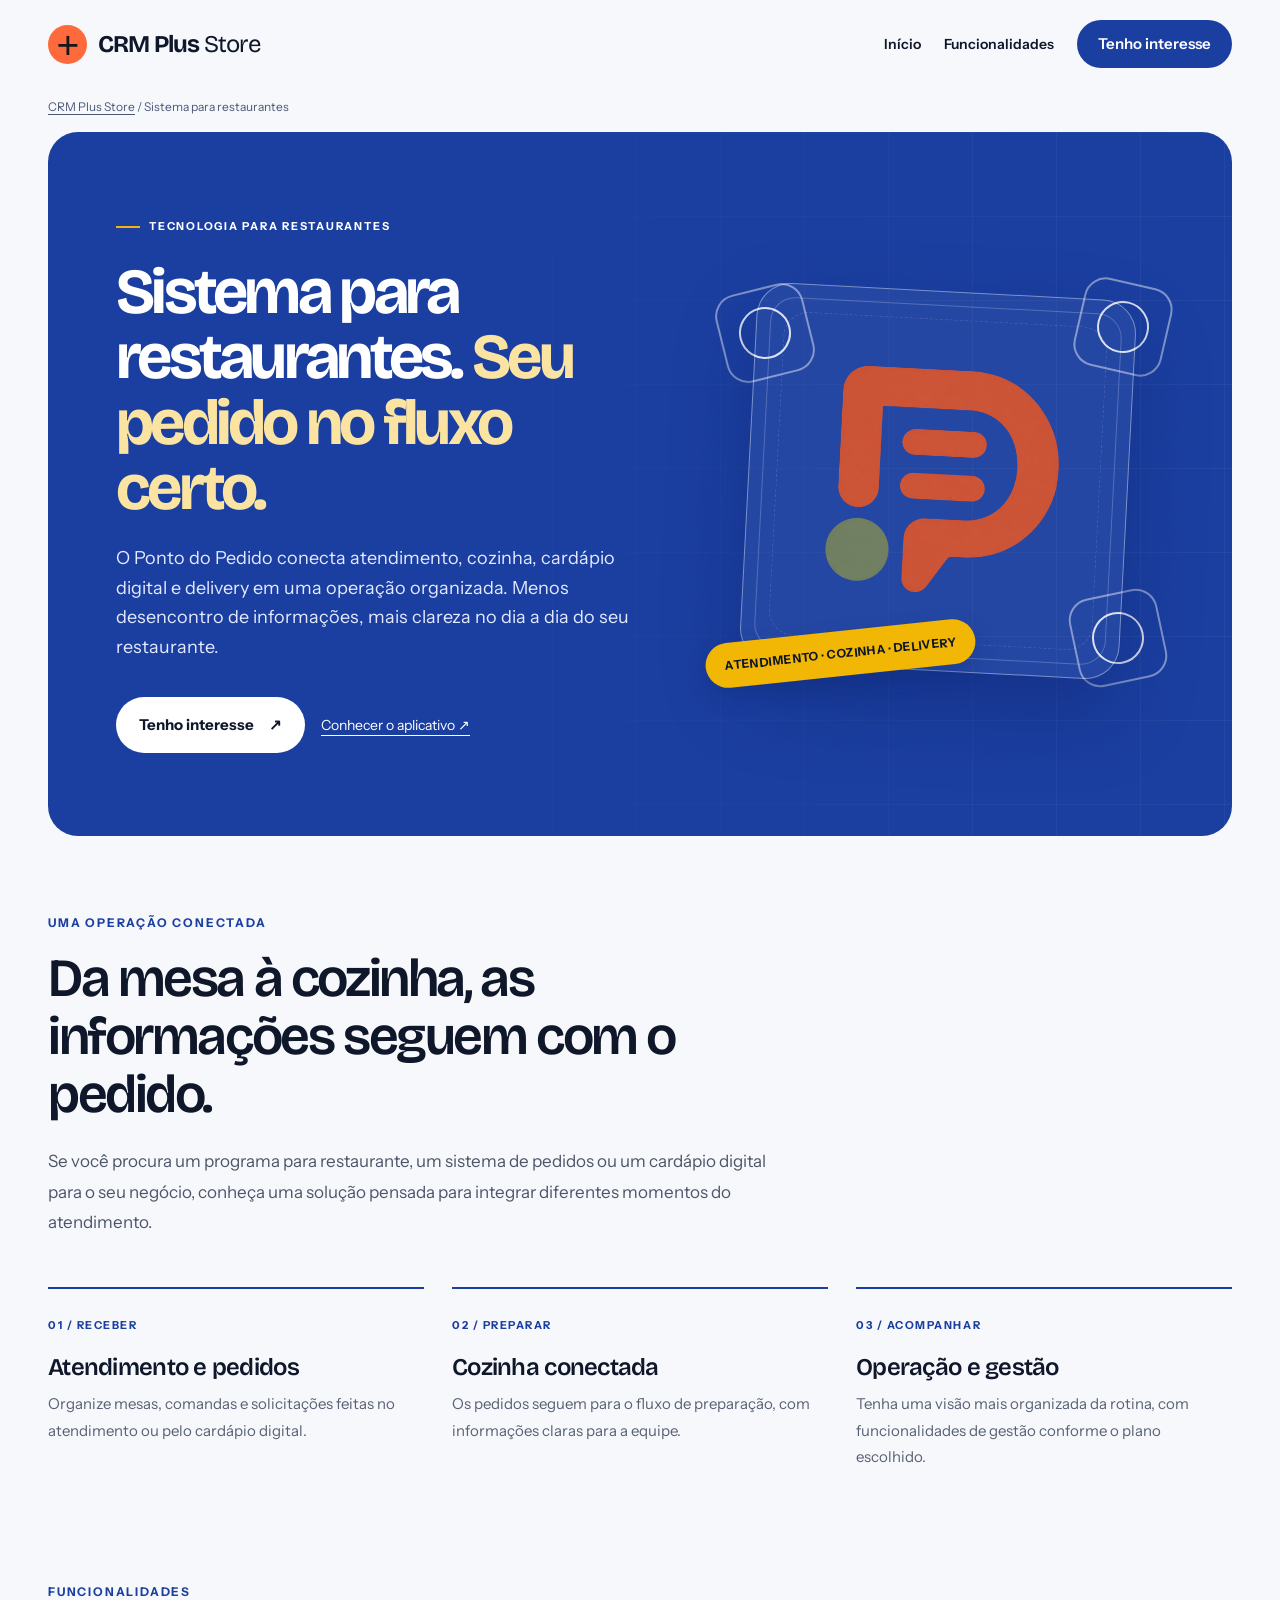
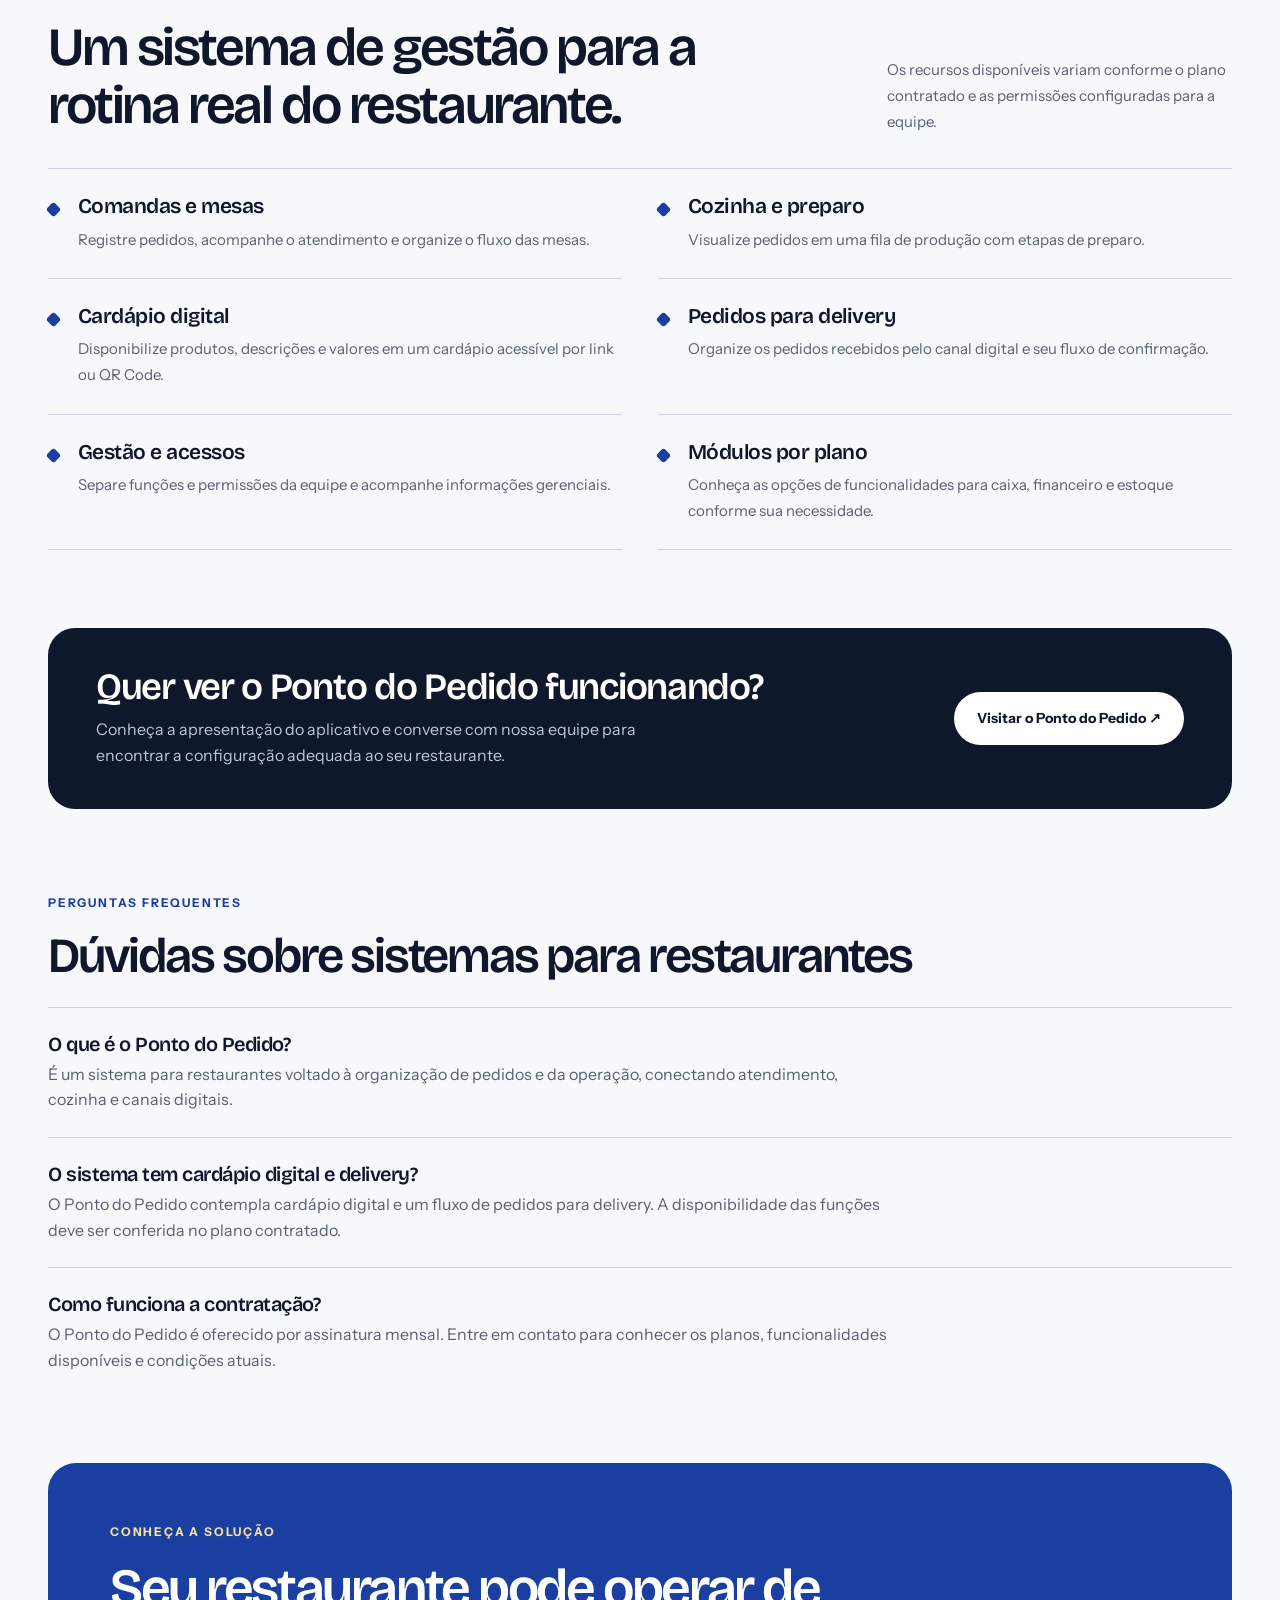
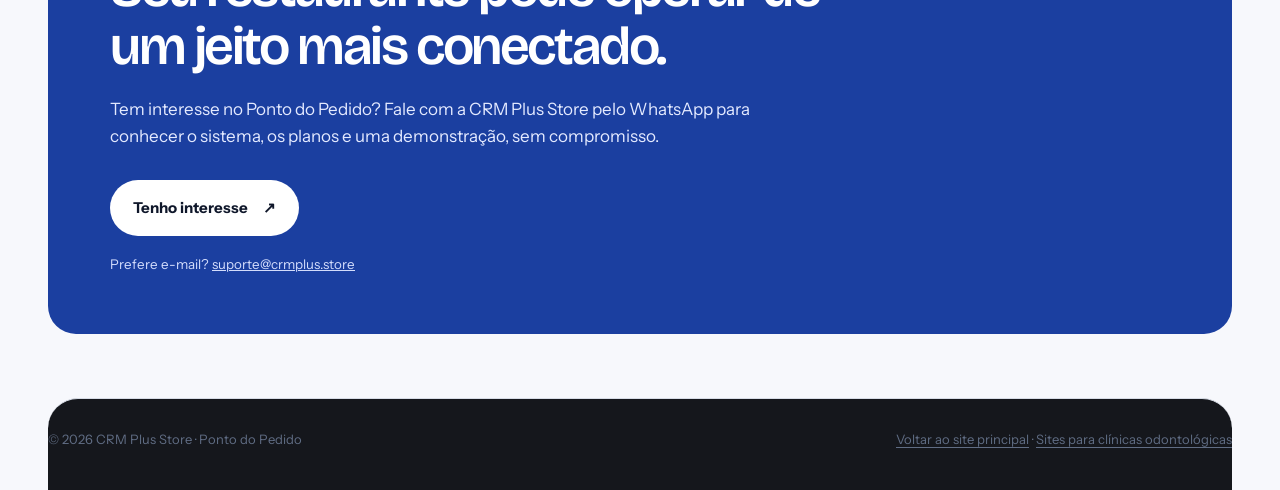
==== sistema-para-restaurantes.html @ 3f82d889 "Cria landing SEO do Ponto do Pedido para sistemas de restaurantes" ====
<!doctype html>
<html lang="pt-BR">
<head>
<meta charset="utf-8">
<meta name="viewport" content="width=device-width,initial-scale=1">
<title>Sistema para Restaurantes | Ponto do Pedido – CRM Plus Store</title>
<meta name="description" content="Procurando um sistema para restaurantes? Conheça o Ponto do Pedido: pedidos, atendimento, cozinha, cardápio digital, delivery e gestão em uma solução por assinatura.">
<meta name="robots" content="index,follow,max-image-preview:large">
<meta name="theme-color" content="#1B3FA0">
<link rel="canonical" href="https://crmplus.store/sistema-para-restaurantes">
<meta property="og:type" content="website">
<meta property="og:locale" content="pt_BR">
<meta property="og:site_name" content="CRM Plus Store">
<meta property="og:title" content="Sistema para Restaurantes | Ponto do Pedido">
<meta property="og:description" content="Atendimento, pedidos, cozinha, cardápio digital e delivery em uma operação conectada. Conheça o Ponto do Pedido.">
<meta property="og:url" content="https://crmplus.store/sistema-para-restaurantes">
<meta property="og:image" content="https://crmplus.store/assets/ponto-do-pedido.png">
<meta name="twitter:card" content="summary_large_image">
<link rel="icon" href="/assets/favicon.svg" type="image/svg+xml">
<link rel="stylesheet" href="/styles.css">
<style>
/* Página comercial própria do Ponto do Pedido: identidade em azulejaria cobalto. */
.pd-page{--pd-blue:#1B3FA0;--pd-night:#0F172A;--pd-soft:#DCE6FF;--pd-gold:#F2B705;background:#f7f8fc;color:var(--pd-night)}
.pd-page .header{min-height:88px}
.pd-page .pd-nav{display:flex;gap:23px;align-items:center}
.pd-page .pd-nav a:not(.button){font-size:14px;font-weight:600}
.pd-page .pd-nav a:not(.button):hover{color:var(--pd-blue)}
.pd-page .pd-nav .button{background:var(--pd-blue)}
.pd-breadcrumb{font-size:12px;color:#4c5877;padding:9px 0 16px}
.pd-breadcrumb a{text-decoration:underline;text-underline-offset:3px}
.pd-hero{position:relative;isolation:isolate;overflow:hidden;background:var(--pd-blue);border-radius:30px;color:#fff}
.pd-hero::before{content:"";position:absolute;inset:0;z-index:-1;opacity:.36;background-image:linear-gradient(#ffffff21 1px,transparent 1px),linear-gradient(90deg,#ffffff21 1px,transparent 1px);background-size:84px 84px;mask-image:linear-gradient(90deg,transparent 25%,#000 100%)}
.pd-hero-inner{display:grid;grid-template-columns:1.1fr .9fr;align-items:center;gap:45px;padding:78px 68px 83px}
.pd-eyebrow{display:inline-flex;align-items:center;gap:9px;text-transform:uppercase;letter-spacing:.16em;font-size:11px;font-weight:700;margin:0 0 23px}
.pd-eyebrow::before{content:"";width:24px;height:2px;background:var(--pd-gold)}
.pd-hero h1{font-size:clamp(41px,5vw,74px);font-weight:700;line-height:1.02;max-width:690px;letter-spacing:-.058em}
.pd-hero h1 em{color:#fbe3a2;font-style:normal}
.pd-hero p{font-size:18px;line-height:1.65;margin:24px 0 0;max-width:550px;color:#e4eaff}
.pd-actions{display:flex;gap:12px;align-items:center;flex-wrap:wrap;margin-top:34px}
.pd-actions .pd-cta,.pd-end .pd-cta{display:inline-flex;align-items:center;justify-content:center;gap:15px;padding:16px 23px;border-radius:50px;font-weight:700;font-size:15px;background:#fff;color:var(--pd-night);transition:transform .2s}
.pd-actions .pd-cta:hover,.pd-end .pd-cta:hover{transform:translateY(-3px)}
.pd-actions .pd-link{padding:13px 4px;font-size:14px;color:#fff;text-decoration:underline;text-underline-offset:5px}
.pd-visual{position:relative;min-height:405px;display:grid;place-items:center}
.pd-logo-frame{position:relative;z-index:1;width:min(100%,380px);aspect-ratio:1;border:1px solid #ffffff66;border-radius:34px;padding:24px;background:#ffffff0b;box-shadow:0 35px 75px #0c216c66;transform:rotate(3deg)}
.pd-logo-frame::before,.pd-logo-frame::after{content:"";position:absolute;inset:13px;border:1px solid #ffffff38;border-radius:25px;pointer-events:none}
.pd-logo-frame::after{inset:27px;border-style:dashed;border-color:#ffffff20}
.pd-logo-frame img{width:100%;height:100%;object-fit:contain;display:block;border-radius:18px}
.pd-stamp{position:absolute;z-index:2;bottom:8px;left:-8px;background:var(--pd-gold);color:var(--pd-night);border-radius:100px;font-size:12px;font-weight:800;letter-spacing:.04em;padding:13px 19px;transform:rotate(-6deg);box-shadow:0 9px 20px #10287244}
.pd-tile{width:90px;height:90px;position:absolute;border-radius:22px;border:2px solid #ffffff88;display:grid;place-items:center;opacity:.84}
.pd-tile::before{content:"";height:48px;width:48px;border:2px solid white;border-radius:50%}
.pd-tile.a{right:-4px;top:3px;transform:rotate(13deg)}
.pd-tile.b{left:7px;top:9px;transform:rotate(-14deg)}
.pd-tile.c{right:1px;bottom:1px;transform:rotate(-12deg)}
.pd-intro{padding:77px 0 34px}
.pd-kicker{text-transform:uppercase;letter-spacing:.15em;font-size:12px;font-weight:700;color:var(--pd-blue);margin-bottom:18px}
.pd-intro h2,.pd-features h2,.pd-end h2{font-size:clamp(34px,4.2vw,58px);line-height:1.08;letter-spacing:-.045em;max-width:760px}
.pd-intro>p{max-width:750px;margin:22px 0 0;font-size:17px;line-height:1.8;color:#4d5669}
.pd-steps{display:grid;grid-template-columns:repeat(3,minmax(0,1fr));gap:28px;margin-top:49px}
.pd-steps article{border-top:2px solid var(--pd-blue);padding-top:22px}
.pd-steps strong{font-size:11px;letter-spacing:.14em;color:var(--pd-blue)}
.pd-steps h3{margin:16px 0 10px;font-size:24px;letter-spacing:-.03em}
.pd-steps p,.pd-features p{color:#586173;line-height:1.75;font-size:15px}
.pd-features{padding:78px 0}
.pd-features-head{display:flex;justify-content:space-between;align-items:end;gap:34px;margin-bottom:33px}
.pd-features-head p{max-width:345px}
.pd-feature-list{display:grid;grid-template-columns:repeat(2,minmax(0,1fr));gap:0 36px;border-top:1px solid #c9d1e3}
.pd-feature{padding:25px 0;border-bottom:1px solid #c9d1e3;display:flex;gap:19px;align-items:start}
.pd-feature .pd-dot{flex:none;width:11px;height:11px;border-radius:3px;background:var(--pd-blue);margin-top:10px;transform:rotate(45deg)}
.pd-feature h3{font-size:21px;margin:0 0 7px}
.pd-feature p{margin:0}
.pd-demo{background:var(--pd-night);color:#fff;border-radius:27px;padding:40px 48px;display:flex;gap:36px;justify-content:space-between;align-items:center}
.pd-demo h2{font-size:clamp(25px,3.2vw,37px);margin-bottom:10px;letter-spacing:-.035em}
.pd-demo p{color:#bec8db;max-width:610px}
.pd-demo a{flex:none;display:inline-flex;gap:13px;align-items:center;background:#fff;color:var(--pd-night);border-radius:50px;padding:15px 23px;font-size:14px;font-weight:700}
.pd-faq{padding:84px 0 66px}
.pd-faq h2{font-size:clamp(31px,4vw,49px);margin-bottom:25px}
.pd-qa{border-top:1px solid #c9d1e3;padding:24px 0}
.pd-qa h3{font-size:20px;margin-bottom:6px}
.pd-qa p{font-size:16px;max-width:850px;color:#566072}
.pd-end{background:var(--pd-blue);color:#fff;border-radius:28px;padding:59px 62px;margin-bottom:64px}
.pd-end h2{max-width:730px}
.pd-end p{color:#e4eaff;font-size:17px;max-width:650px;margin:20px 0 30px}
.pd-end small{display:block;margin-top:18px;color:#d4ddfc}
.pd-footer{border-top:1px solid #d7dce6;padding:30px 0 40px;display:flex;justify-content:space-between;gap:22px;color:#606d84;font-size:13px}
.pd-footer a{text-decoration:underline;text-underline-offset:3px}
@media(max-width:900px){.pd-hero-inner{grid-template-columns:1fr;padding:54px 38px 60px;gap:28px}.pd-visual{min-height:310px}.pd-logo-frame{width:min(78%,280px)}.pd-features-head{display:block}.pd-features-head p{margin-top:18px;max-width:700px}}
@media(max-width:650px){.pd-page .wrap{width:min(100% - 34px,1240px)}.pd-page .header{min-height:75px}.pd-page .brand{font-size:21px}.pd-page .pd-nav a:not(.button){display:none}.pd-page .pd-nav .button{padding:10px 15px;font-size:12px}.pd-breadcrumb{padding:5px 0 13px}.pd-hero{border-radius:23px}.pd-hero-inner{padding:40px 23px 36px;gap:22px}.pd-hero h1{font-size:clamp(37px,10vw,54px)}.pd-hero p{font-size:16px;margin-top:18px}.pd-actions{margin-top:24px}.pd-actions .pd-cta{width:100%}.pd-visual{min-height:248px}.pd-logo-frame{width:220px;padding:18px;border-radius:22px}.pd-stamp{font-size:10px;padding:9px 13px;left:4px}.pd-tile{width:64px;height:64px;border-radius:14px}.pd-tile::before{width:33px;height:33px}.pd-intro{padding:52px 0 24px}.pd-steps{grid-template-columns:1fr;gap:28px;margin-top:34px}.pd-features{padding:45px 0}.pd-feature-list{grid-template-columns:1fr}.pd-feature h3{font-size:20px}.pd-demo{padding:29px 23px;display:block}.pd-demo a{margin-top:20px;justify-content:center}.pd-faq{padding:58px 0 45px}.pd-end{padding:35px 24px 38px;margin-bottom:32px}.pd-footer{display:block;padding:24px 0 35px}.pd-footer p+p{margin-top:12px}}
@media(prefers-reduced-motion:reduce){.pd-actions .pd-cta,.pd-end .pd-cta{transition:none}}
</style>
<script type="application/ld+json">{"@context":"https://schema.org","@graph":[{"@type":"Organization","@id":"https://crmplus.store/#organization","name":"CRM Plus Store","url":"https://crmplus.store/","email":"suporte@crmplus.store"},{"@type":"SoftwareApplication","@id":"https://crmplus.store/sistema-para-restaurantes#software","name":"Ponto do Pedido","applicationCategory":"BusinessApplication","operatingSystem":"Web","description":"Sistema para restaurantes com atendimento, pedidos, cozinha, cardápio digital, delivery e gestão, com recursos conforme o plano contratado.","url":"https://crmplus.store/sistema-para-restaurantes","image":"https://crmplus.store/assets/ponto-do-pedido.png","publisher":{"@id":"https://crmplus.store/#organization"}},{"@type":"WebPage","@id":"https://crmplus.store/sistema-para-restaurantes#webpage","url":"https://crmplus.store/sistema-para-restaurantes","name":"Sistema para Restaurantes | Ponto do Pedido","inLanguage":"pt-BR","description":"Conheça o Ponto do Pedido, sistema para restaurantes por assinatura com pedidos, cozinha, cardápio digital, delivery e gestão.","mainEntity":{"@id":"https://crmplus.store/sistema-para-restaurantes#software"}},{"@type":"BreadcrumbList","itemListElement":[{"@type":"ListItem","position":1,"name":"CRM Plus Store","item":"https://crmplus.store/"},{"@type":"ListItem","position":2,"name":"Sistema para restaurantes","item":"https://crmplus.store/sistema-para-restaurantes"}]}]}</script>
<script>window.va=window.va||function(){(window.vaq=window.vaq||[]).push(arguments)};</script>
<script defer src="/_vercel/insights/script.js"></script>
</head>
<body class="pd-page">
<header class="header wrap">
<a class="brand" href="/" aria-label="CRM Plus Store — início"><span class="brand-mark" aria-hidden="true">+</span><span>CRM Plus <span class="brand-light">Store</span></span></a>
<nav class="pd-nav" aria-label="Navegação principal"><a href="/">Início</a><a href="#funcionalidades">Funcionalidades</a><a class="button small" href="#contato">Tenho interesse</a></nav>
</header>
<main id="principal">
<div class="wrap pd-breadcrumb"><a href="/">CRM Plus Store</a> / Sistema para restaurantes</div>
<section class="pd-hero wrap" aria-labelledby="pd-title">
<div class="pd-hero-inner">
<div><span class="pd-eyebrow">Tecnologia para restaurantes</span>
<h1 id="pd-title">Sistema para restaurantes. <em>Seu pedido no fluxo certo.</em></h1>
<p>O Ponto do Pedido conecta atendimento, cozinha, cardápio digital e delivery em uma operação organizada. Menos desencontro de informações, mais clareza no dia a dia do seu restaurante.</p>
<div class="pd-actions"><a class="pd-cta" href="https://wa.me/5591920084384?text=Ol%C3%A1!%20Tenho%20interesse%20no%20sistema%20Ponto%20do%20Pedido%20para%20meu%20restaurante.%20Gostaria%20de%20conhecer%20os%20planos." target="_blank" rel="noopener noreferrer">Tenho interesse <span aria-hidden="true">↗</span></a><a class="pd-link" href="https://pontodopedido.vercel.app/" target="_blank" rel="noopener noreferrer">Conhecer o aplicativo ↗</a></div>
</div>
<div class="pd-visual" aria-label="Identidade visual do Ponto do Pedido"><span class="pd-tile a" aria-hidden="true"></span><span class="pd-tile b" aria-hidden="true"></span><span class="pd-tile c" aria-hidden="true"></span><div class="pd-logo-frame"><img src="/assets/ponto-do-pedido.png" width="1280" height="1280" alt="Marca do aplicativo Ponto do Pedido"></div><span class="pd-stamp">ATENDIMENTO · COZINHA · DELIVERY</span></div>
</div></section>
<section class="wrap pd-intro" aria-labelledby="pd-op-title">
<div class="pd-kicker">Uma operação conectada</div><h2 id="pd-op-title">Da mesa à cozinha, as informações seguem com o pedido.</h2>
<p>Se você procura um programa para restaurante, um sistema de pedidos ou um cardápio digital para o seu negócio, conheça uma solução pensada para integrar diferentes momentos do atendimento.</p>
<div class="pd-steps">
<article><strong>01 / RECEBER</strong><h3>Atendimento e pedidos</h3><p>Organize mesas, comandas e solicitações feitas no atendimento ou pelo cardápio digital.</p></article>
<article><strong>02 / PREPARAR</strong><h3>Cozinha conectada</h3><p>Os pedidos seguem para o fluxo de preparação, com informações claras para a equipe.</p></article>
<article><strong>03 / ACOMPANHAR</strong><h3>Operação e gestão</h3><p>Tenha uma visão mais organizada da rotina, com funcionalidades de gestão conforme o plano escolhido.</p></article>
</div></section>
<section class="wrap pd-features" id="funcionalidades" aria-labelledby="pd-features-title">
<div class="pd-features-head"><div><div class="pd-kicker">Funcionalidades</div><h2 id="pd-features-title">Um sistema de gestão para a rotina real do restaurante.</h2></div><p>Os recursos disponíveis variam conforme o plano contratado e as permissões configuradas para a equipe.</p></div>
<div class="pd-feature-list">
<article class="pd-feature"><span class="pd-dot" aria-hidden="true"></span><div><h3>Comandas e mesas</h3><p>Registre pedidos, acompanhe o atendimento e organize o fluxo das mesas.</p></div></article>
<article class="pd-feature"><span class="pd-dot" aria-hidden="true"></span><div><h3>Cozinha e preparo</h3><p>Visualize pedidos em uma fila de produção com etapas de preparo.</p></div></article>
<article class="pd-feature"><span class="pd-dot" aria-hidden="true"></span><div><h3>Cardápio digital</h3><p>Disponibilize produtos, descrições e valores em um cardápio acessível por link ou QR Code.</p></div></article>
<article class="pd-feature"><span class="pd-dot" aria-hidden="true"></span><div><h3>Pedidos para delivery</h3><p>Organize os pedidos recebidos pelo canal digital e seu fluxo de confirmação.</p></div></article>
<article class="pd-feature"><span class="pd-dot" aria-hidden="true"></span><div><h3>Gestão e acessos</h3><p>Separe funções e permissões da equipe e acompanhe informações gerenciais.</p></div></article>
<article class="pd-feature"><span class="pd-dot" aria-hidden="true"></span><div><h3>Módulos por plano</h3><p>Conheça as opções de funcionalidades para caixa, financeiro e estoque conforme sua necessidade.</p></div></article>
</div>
</section>
<section class="wrap" aria-labelledby="pd-demo-title">
<div class="pd-demo"><div><h2 id="pd-demo-title">Quer ver o Ponto do Pedido funcionando?</h2><p>Conheça a apresentação do aplicativo e converse com nossa equipe para encontrar a configuração adequada ao seu restaurante.</p></div><a href="https://pontodopedido.vercel.app/" target="_blank" rel="noopener noreferrer">Visitar o Ponto do Pedido ↗</a></div>
</section>
<section class="wrap pd-faq" aria-labelledby="pd-faq-title">
<div class="pd-kicker">Perguntas frequentes</div><h2 id="pd-faq-title">Dúvidas sobre sistemas para restaurantes</h2>
<div class="pd-qa"><h3>O que é o Ponto do Pedido?</h3><p>É um sistema para restaurantes voltado à organização de pedidos e da operação, conectando atendimento, cozinha e canais digitais.</p></div>
<div class="pd-qa"><h3>O sistema tem cardápio digital e delivery?</h3><p>O Ponto do Pedido contempla cardápio digital e um fluxo de pedidos para delivery. A disponibilidade das funções deve ser conferida no plano contratado.</p></div>
<div class="pd-qa"><h3>Como funciona a contratação?</h3><p>O Ponto do Pedido é oferecido por assinatura mensal. Entre em contato para conhecer os planos, funcionalidades disponíveis e condições atuais.</p></div>
</section>
<section class="wrap pd-end" id="contato" aria-labelledby="pd-contact-title">
<div class="pd-kicker" style="color:#fbe3a2">Conheça a solução</div>
<h2 id="pd-contact-title">Seu restaurante pode operar de um jeito mais conectado.</h2>
<p>Tem interesse no Ponto do Pedido? Fale com a CRM Plus Store pelo WhatsApp para conhecer o sistema, os planos e uma demonstração, sem compromisso.</p>
<a class="pd-cta" href="https://wa.me/5591920084384?text=Ol%C3%A1!%20Tenho%20interesse%20no%20sistema%20Ponto%20do%20Pedido%20para%20meu%20restaurante.%20Gostaria%20de%20conhecer%20os%20planos." target="_blank" rel="noopener noreferrer">Tenho interesse <span aria-hidden="true">↗</span></a>
<small>Prefere e-mail? <a href="mailto:suporte@crmplus.store" style="text-decoration:underline">suporte@crmplus.store</a></small>
</section>
</main>
<footer class="wrap pd-footer"><p>© 2026 CRM Plus Store · Ponto do Pedido</p><p><a href="/">Voltar ao site principal</a> · <a href="/site-para-clinica-odontologica">Sites para clínicas odontológicas</a></p></footer>
</body>
</html>
---- styles.css ----
@font-face{font-family:Bricolage;src:url('assets/bricolage.woff2') format('woff2');font-weight:400 800;font-display:swap}@font-face{font-family:Instrument;src:url('assets/instrument.woff2') format('woff2');font-weight:400 700;font-display:swap}
:root{--paper:#f5f4f0;--ink:#15171c;--muted:#595953;--coral:#ff6a3d;--lavender:#e4e0f4;--line:#dcd9d1}*{box-sizing:border-box}html{scroll-behavior:smooth;scroll-padding-top:28px}body{margin:0;background:var(--paper);color:var(--ink);font-family:Instrument,Arial,sans-serif;line-height:1.6}a{color:inherit;text-decoration:none}button{font:inherit}a,button{-webkit-tap-highlight-color:transparent}a:focus-visible,button:focus-visible{outline:3px solid #b64220;outline-offset:6px}::selection{background:var(--coral);color:var(--ink)}h1,h2,h3,p{margin:0}h1,h2,h3,.brand,.sticker{font-family:Bricolage,Arial,sans-serif}h1,h2,h3{font-weight:600}h2{font-size:clamp(35px,4.4vw,60px);line-height:1.06;letter-spacing:-.045em}h3{font-size:27px;line-height:1.2;letter-spacing:-.025em}.wrap{width:min(1240px,calc(100% - 96px));margin-inline:auto}.section{padding-block:100px}.header{display:flex;align-items:center;justify-content:space-between;min-height:112px;gap:24px}.brand{display:inline-flex;align-items:center;gap:11px;font-weight:700;font-size:24px;white-space:nowrap;letter-spacing:-.8px}.brand-light{font-weight:400}.brand-mark{width:39px;height:39px;border-radius:50%;background:var(--coral);color:var(--ink);display:grid;place-items:center;font:400 39px/1 Arial}.header nav{display:flex;align-items:center;gap:30px;font-size:14px;font-weight:500}.header nav>a:not(.button):hover{color:#ae3c19}.button{background:var(--ink);color:white;display:inline-flex;align-items:center;justify-content:center;gap:24px;padding:17px 25px;border-radius:40px;font-size:15px;font-weight:600;transition:transform .2s,background .2s}.button:hover{transform:translateY(-3px);background:#33353b}.button.small{padding:12px 21px}.menu-toggle{display:none}.hero{display:grid;grid-template-columns:1.1fr 1fr;gap:66px;align-items:center;padding-block:62px 105px}.eyebrow{display:block;font-size:12px;letter-spacing:.11em;font-weight:600;text-transform:uppercase;margin-bottom:24px}.pill{display:inline-flex;gap:9px;align-items:center;text-transform:none;letter-spacing:0;background:#fff;border:1px solid var(--line);border-radius:30px;padding:7px 13px;font-size:12px;margin-bottom:24px}.pill i{width:7px;height:7px;border-radius:50%;background:var(--coral)}h1{font-size:clamp(46px,5.75vw,80px);line-height:1.035;letter-spacing:-.055em;max-width:640px}.highlight{background:var(--coral);border-radius:12px;padding:0 .12em .04em;display:inline-block;transform:rotate(-2deg);margin-top:4px}.hero-copy>p{font-size:17px;color:var(--muted);max-width:480px;margin-top:29px;line-height:1.65}.actions{display:flex;align-items:center;gap:23px;margin-top:32px;flex-wrap:wrap}.text-link{display:inline-flex;gap:13px;align-items:center;font-size:14px;font-weight:600;padding-block:10px}.text-link:hover{text-decoration:underline;text-underline-offset:5px}/* Vitrine de sites reais: sem ilustrações que trocam de aparência.
   Fundos neutros são exibidos somente enquanto as páginas carregam. */
.hero .hero-art{display:grid;grid-template-columns:repeat(2,minmax(0,1fr));gap:14px;position:relative;min-width:0;transform:rotate(-2deg);isolation:isolate}
.showcase-tile{position:relative;min-width:0;aspect-ratio:1;border-radius:25px;overflow:hidden;isolation:isolate;box-shadow:0 0 0 1px #15171c17;transition:transform .3s ease,box-shadow .3s ease}
.showcase-milly{background:#edafbd}
.showcase-pedido{background:#1b3fa0}
.showcase-alva{background:#fcfaf8}
.showcase-vendas{background:#14233b}
.showcase-tile:hover{transform:translateY(-4px);box-shadow:0 14px 35px #15171c1a}
.showcase-frame{position:absolute;top:0;left:0;width:390px;height:760px;border:0;display:block;transform:scale(var(--showcase-scale,.7));transform-origin:0 0;opacity:0;pointer-events:none;z-index:1;transition:opacity .6s ease}
.showcase-tile.is-loaded .showcase-frame{opacity:1}
.showcase-hitarea{position:absolute;inset:0;z-index:2;display:flex;align-items:flex-end;justify-content:flex-start;padding:11px;color:var(--ink);text-decoration:none;outline-offset:-4px}
.showcase-hitarea:focus-visible{outline:3px solid #ff6a3d;border-radius:inherit}
.showcase-caption{display:inline-flex;align-items:center;justify-content:space-between;gap:10px;max-width:100%;padding:8px 11px;border-radius:999px;background:#fff;box-shadow:0 4px 18px #15171c1c;color:#15171c;font:600 clamp(9px,.88vw,12px)/1.2 Instrument,Arial,sans-serif;letter-spacing:-.01em;white-space:nowrap;transition:transform .25s ease}
.showcase-hitarea:hover .showcase-caption{transform:translateX(3px)}
.showcase-caption .inline-icon{width:12px;height:12px}
@media(max-width:800px){.hero .hero-art{gap:13px;transform:rotate(-2deg)}.showcase-tile{border-radius:23px}.showcase-hitarea{padding:9px}.showcase-caption{padding:7px 9px;font-size:11px}}
@media(max-width:460px){.hero .hero-art{gap:10px}.showcase-tile{border-radius:19px}.showcase-hitarea{padding:7px}.showcase-caption{gap:5px;padding:6px 8px;font-size:9px}.showcase-caption .inline-icon{width:10px;height:10px}}
@media(prefers-reduced-motion:reduce){.showcase-frame{transition:none}}
.intro-strip{border-block:1px solid var(--line)}.intro-strip .wrap{display:flex;justify-content:space-between;align-items:center;gap:20px;padding-block:24px}.intro-strip span:first-child{font-size:11px;font-weight:600;letter-spacing:.14em}.intro-strip p{font-size:18px}.strip-plus{font-size:35px;line-height:1;color:#b84421}.about{display:grid;grid-template-columns:1.05fr 1fr;gap:95px;padding-bottom:85px}.about-copy>p:first-child{font-size:21px;line-height:1.55;margin-bottom:18px}.about-copy>p:nth-child(2){color:var(--muted);font-size:15px}.service-tags{display:flex;gap:8px;flex-wrap:wrap;margin-top:25px}.service-tags span{border:1px solid var(--line);border-radius:30px;padding:6px 12px;font-size:11px}.projects{padding-top:30px}.section-heading{display:flex;align-items:end;justify-content:space-between;gap:50px;margin-bottom:40px}.section-heading>p{max-width:345px;color:var(--muted);font-size:16px}.project-grid{display:grid;grid-template-columns:1fr 1fr;gap:30px}.project{min-width:0}.project-visual{display:block;aspect-ratio:1.45;border-radius:26px;position:relative;overflow:hidden;transition:transform .25s}.project-visual:hover{transform:translateY(-5px)}.project-tag{position:absolute;left:25px;top:22px;border:1px solid #15171c24;border-radius:30px;padding:5px 10px;font-size:10px;font-weight:600;letter-spacing:.06em;z-index:2}.restaurant{background:#ffd9cd}.restaurant:after{content:'';position:absolute;width:65%;height:110%;border:1px solid #bc654b24;border-radius:50%;right:-15%;bottom:-60%;pointer-events:none}.restaurant-brand{height:100%;display:flex;align-items:center;justify-content:center;gap:5px;padding:35px}.restaurant-brand img{width:37%;height:auto;object-fit:contain;mix-blend-mode:multiply}.restaurant-brand>span{font-family:Bricolage,Arial,sans-serif;font-size:clamp(25px,3vw,43px);font-weight:700;line-height:1.05;letter-spacing:-.04em;color:#88391f}.restaurant-sub{display:block;font-family:Instrument,Arial,sans-serif;font-weight:400;font-size:11px;letter-spacing:0;margin-top:14px}.round-arrow{position:absolute;bottom:22px;right:22px;border-radius:50%;width:42px;height:42px;display:grid;place-items:center;background:#fff;font-size:23px;z-index:2}.dentistry{background:#e4e0f4}.dental-window{position:absolute;left:9%;top:24%;width:88%;height:82%;background:#faf8f2;box-shadow:0 8px 30px #15171c12;border-radius:12px 12px 0 0;transform:rotate(-4deg);overflow:hidden}.window-top{display:flex;justify-content:space-between;padding:17px 21px;border-bottom:1px solid #e3ded4;font-size:8px;letter-spacing:.12em;color:#5f665b}.dental-body{padding:33px 22px;position:relative;z-index:1}.dental-body small{font-size:7px;letter-spacing:.15em;color:#676b5b}.dental-body strong{display:block;font-family:Georgia,serif;font-weight:400;font-size:clamp(19px,2.35vw,32px);line-height:1.13;color:#424c40;margin-top:13px}.mini-button{display:inline-block;background:#525e4e;color:white;border-radius:30px;font-size:8px;padding:9px 13px;margin-top:19px}.dental-arch{position:absolute;right:6%;top:29%;width:31%;height:73%;border-radius:100px 100px 0 0;background:#dce0d2;display:flex;align-items:center;color:#5a6652}.dental-arch svg{width:100%;height:72%}.project-copy{padding:25px 3px 0}.project-heading{display:flex;gap:10px;align-items:center;justify-content:space-between;flex-wrap:wrap}.category{font-size:10px;border:1px solid var(--line);border-radius:30px;padding:5px 9px;white-space:nowrap}.project-copy p{font-size:15px;color:var(--muted);margin:14px 0 8px;max-width:460px}.values-panel{background:var(--lavender);border-radius:32px;padding:58px}.values-flower{font-size:110px;line-height:1;align-self:center}.values-grid{display:grid;grid-template-columns:repeat(4,1fr);gap:27px}.values-grid article{border-top:1px solid #15171c33;padding-top:23px}.number{font-size:11px;display:inline-flex;width:31px;height:31px;background:var(--paper);border-radius:50%;align-items:center;justify-content:center;margin-bottom:24px}.values-grid h3{font-size:25px;margin-bottom:13px}.values-grid p{font-size:14px;line-height:1.65;color:#4c4a59}.contact{display:grid;grid-template-columns:1fr 1fr;gap:90px;padding-block:112px}.underline{position:relative;display:inline-block}.underline:after{content:'';position:absolute;bottom:-7px;left:0;width:100%;height:6px;background:var(--coral);transform:rotate(-3deg);border-radius:50%}.contact h2{margin-bottom:28px}.contact>div>p{max-width:430px;color:var(--muted);font-size:16px}.contact-links{padding-top:35px}.contact-links>a{display:flex;align-items:center;gap:18px;border-bottom:1px solid var(--line);padding-block:23px}.contact-icon{width:51px;height:51px;flex-shrink:0;border-radius:50%;display:grid;place-items:center;font-size:25px}.instagram-icon{background:#f1dce9;color:#a32c69}.instagram-icon .inline-icon{width:25px;height:25px;stroke-width:1.7}.contact-links small{font-size:10px;font-weight:600;letter-spacing:.09em;display:block;color:var(--muted);margin-bottom:4px}.contact-links strong{font-family:Bricolage,Arial,sans-serif;font-size:clamp(18px,2vw,27px);font-weight:500;overflow-wrap:anywhere}.contact-arrow{margin-left:auto;font-size:22px}.contact-links .contact-note{font-size:12px;margin-top:20px;color:var(--muted)}footer{background:var(--ink);color:var(--paper);border-radius:30px 30px 0 0;padding-top:60px}.footer-main{display:flex;justify-content:space-between;gap:40px;padding-bottom:55px}.footer-main p{color:#bdbcb7;font-size:14px;margin-top:20px}.footer-main nav{display:flex;flex-direction:column;gap:10px;font-size:14px}.footer-main a:hover:not(.brand){text-decoration:underline;text-underline-offset:5px}.back-top{font-size:13px;align-self:start;display:flex;gap:23px;align-items:center}.back-top span{border:1px solid #696967;border-radius:50%;width:36px;height:36px;display:grid;place-items:center}.footer-bottom{border-top:1px solid #ffffff26;display:flex;justify-content:space-between;gap:20px;padding-block:25px;color:#bdbcb7;font-size:11px}.skip{position:fixed;top:-100px;left:20px;z-index:20;background:var(--ink);color:#fff;padding:12px}.skip:focus{top:10px}
@media(min-width:1500px){.hero{padding-block:85px 125px}}@media(max-width:1100px){.wrap{width:calc(100% - 64px)}.header nav{gap:20px}.hero{gap:36px}.about{gap:45px}.contact{gap:40px}.values-panel{padding:40px}.values-grid{gap:20px}.actions{gap:14px}.hero-art{gap:10px}.tile{border-radius:21px}.sticker{font-size:16px;padding:8px 18px}.project-heading h3{font-size:25px}}
@media(max-width:800px){.wrap{width:calc(100% - 40px)}.header{min-height:90px;flex-wrap:wrap;position:relative}.brand{font-size:22px}.menu-toggle{display:flex;align-items:center;gap:20px;border:1px solid var(--line);border-radius:30px;padding:7px 14px;background:transparent;font-size:13px;cursor:pointer}.header nav{display:none;flex-basis:100%;padding-bottom:22px;align-items:stretch}.header nav.open{display:flex;flex-direction:column;gap:0}.header nav a{padding:13px}.header nav .button{margin-top:10px}.hero{padding-top:35px;grid-template-columns:1fr;gap:50px;padding-bottom:60px}h1{font-size:clamp(48px,9vw,74px);max-width:650px}.hero-copy>p{max-width:530px}.hero-art{max-width:430px;width:calc(100% - 24px);margin:12px auto;gap:13px}.tile{border-radius:25px}.intro-strip .wrap{flex-wrap:wrap;gap:10px}.intro-strip p{font-size:15px}.strip-plus{display:none}.section{padding-block:64px}.about{grid-template-columns:1fr;gap:25px}.about-copy>p:first-child{font-size:19px}.section-heading{gap:25px;align-items:start;flex-direction:column;margin-bottom:30px}.section-heading>p{max-width:500px}.projects{padding-top:10px}.project-grid{gap:30px;grid-template-columns:1fr}.project-visual{aspect-ratio:1.55}.restaurant-brand>span{font-size:42px}.restaurant-brand img{max-width:180px}.dental-body strong{font-size:32px}.dental-body small{font-size:8px}.dental-body{padding:30px}.project-copy{padding-top:20px}.values-panel{padding:32px 26px;border-radius:26px}.values-panel .section-heading{flex-direction:row;align-items:center}.values-flower{font-size:65px}.values-grid{grid-template-columns:1fr 1fr;gap:30px 24px}.values-grid h3{font-size:23px}.number{margin-bottom:17px}.contact{grid-template-columns:1fr;gap:18px}.contact-links{padding-top:0}.contact-links strong{font-size:25px}.footer-main{flex-wrap:wrap;gap:35px}.footer-main>div{width:100%}.footer-bottom{flex-direction:column;gap:8px}.eyebrow{margin-bottom:19px}}
@media(max-width:380px){.brand{font-size:19px;gap:7px}.brand-mark{width:33px;height:33px;font-size:32px}.menu-toggle{gap:10px}h1{font-size:44px}.hero-copy>p{font-size:16px}.actions{align-items:start;flex-direction:column}.restaurant-brand{padding:20px}.restaurant-brand>span{font-size:29px}.restaurant-sub{font-size:9px}.dental-body{padding:18px}.dental-body strong{font-size:24px}.dental-body small{font-size:6px}.values-grid{grid-template-columns:1fr}.values-flower{font-size:45px}.contact-links strong{font-size:20px}.contact-links>a{gap:12px}.contact-icon{width:42px;height:42px}.contact-arrow{display:none}.project-tag{font-size:9px;top:16px;left:17px}}
@media(prefers-reduced-motion:reduce){html{scroll-behavior:auto}*,*:before,*:after{transition:none!important;animation:none!important}}

/* Clientes e parceiros: carrossel automático compacto, sem botões. */
.partners.section{padding-block:52px 44px}
.partners .eyebrow{margin-bottom:9px}
.partners h2{font-size:clamp(27px,3vw,39px)}
.partners-carousel{margin-top:18px}
.partners-viewport{overflow:hidden;border-block:1px solid var(--line);touch-action:pan-y;mask-image:linear-gradient(to right,#000 0%,#000 96%,transparent 100%)}
.partners-track{display:flex;align-items:stretch;gap:12px;transform:translate3d(0,0,0)}
.partner{display:flex;align-items:center;flex:0 0 39%;gap:12px;min-width:0;padding:15px 12px 15px 2px;border-right:1px solid var(--line)}
.partner:hover .partner-name strong{text-decoration:underline;text-underline-offset:4px}
.partner-icon{position:relative;display:block;width:54px;height:54px;flex:0 0 54px;overflow:hidden;border-radius:50%}
.partner-guide{border-radius:15px;background:#0c7061}
.partner-guide img{position:absolute;width:321px;max-width:none;height:auto;left:-24px;top:-14.25px}
.partner-milly img{display:block;width:100%;height:100%;object-fit:cover;clip-path:circle(45% at 50% 50%);transform:scale(1.12)}
.partner-quem{border-radius:15px;background:#24104e}
.partner-quem img{display:block;width:100%;height:100%;object-fit:cover}
.partner-name{display:flex;flex-direction:column;gap:1px;min-width:0}
.partner-name strong{font-family:Bricolage,Arial,sans-serif;font-size:clamp(17px,1.9vw,23px);font-weight:600;letter-spacing:-.025em;line-height:1.2}
.partner-name>span{font-size:12px;color:var(--muted);overflow-wrap:anywhere}
@media(max-width:800px){.partner{flex-basis:56%}}
@media(max-width:650px){
.partners.section{padding-block:35px 30px}
.partners h2{font-size:29px}
.partners .eyebrow{margin-bottom:7px}
.partners-carousel{margin-top:14px}
.partners-track{gap:10px}
.partner{flex-basis:78%;gap:11px;padding:13px 10px 13px 0}
.partner-icon{width:50px;height:50px;flex-basis:50px}
.partner-guide img{width:297.22px;left:-22.22px;top:-13.19px}
.partner-name strong{font-size:19px}
.partner-name>span{font-size:12px}
}

/* Depoimentos fornecidos pelos clientes. */
.testimonials{padding-bottom:80px}
.testimonial-panel{border-top:1px solid var(--line);padding-top:48px}
.testimonials h2{font-size:clamp(30px,3.5vw,48px);max-width:680px}
.testimonial{position:relative;margin:32px 0 0;padding:36px 44px 36px 94px;background:#fff;border-radius:26px}
.testimonial-quote{position:absolute;left:32px;top:19px;font-family:Bricolage,Arial,sans-serif;font-size:92px;line-height:1;color:#c74720}
.testimonial blockquote{margin:0;max-width:940px}
.testimonial blockquote p{font-family:Bricolage,Arial,sans-serif;font-size:clamp(21px,2.35vw,31px);line-height:1.45;letter-spacing:-.02em}
.testimonial figcaption{display:flex;align-items:center;gap:12px;margin-top:28px;font-size:15px;font-weight:600}
.testimonial-initials{display:grid;place-items:center;flex:0 0 42px;height:42px;border-radius:50%;background:var(--lavender);font-size:12px;letter-spacing:.04em}
@media(max-width:650px){.testimonials{padding-bottom:56px}.testimonial-panel{padding-top:32px}.testimonial{padding:62px 24px 28px;margin-top:24px;border-radius:22px}.testimonial-quote{top:12px;left:22px;font-size:70px}.testimonial figcaption{margin-top:24px}}


/* Setas e ornamentos vetoriais: aparência consistente em iOS e Android. */
.inline-icon{display:inline-block;width:1em;height:1em;vertical-align:-.14em;fill:none;stroke:currentColor;stroke-width:1.8;stroke-linecap:round;stroke-linejoin:round;flex:none}
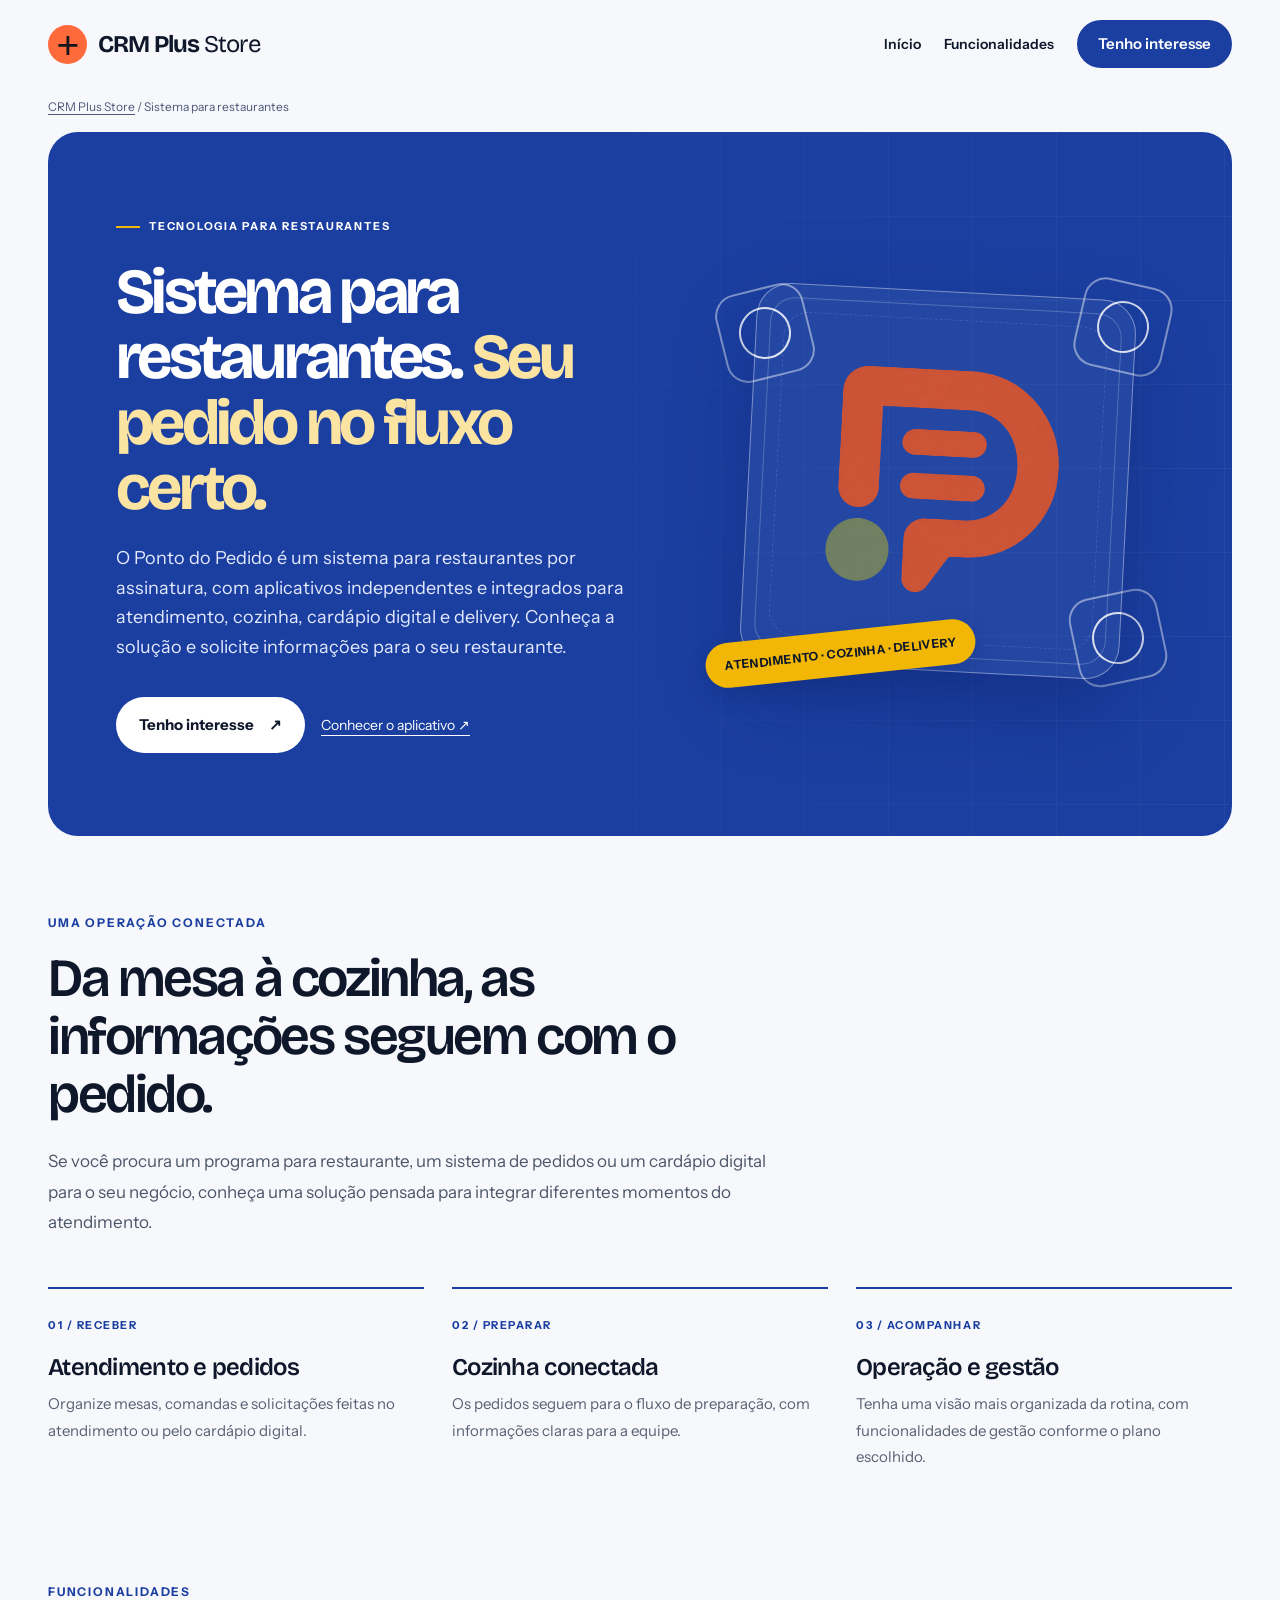
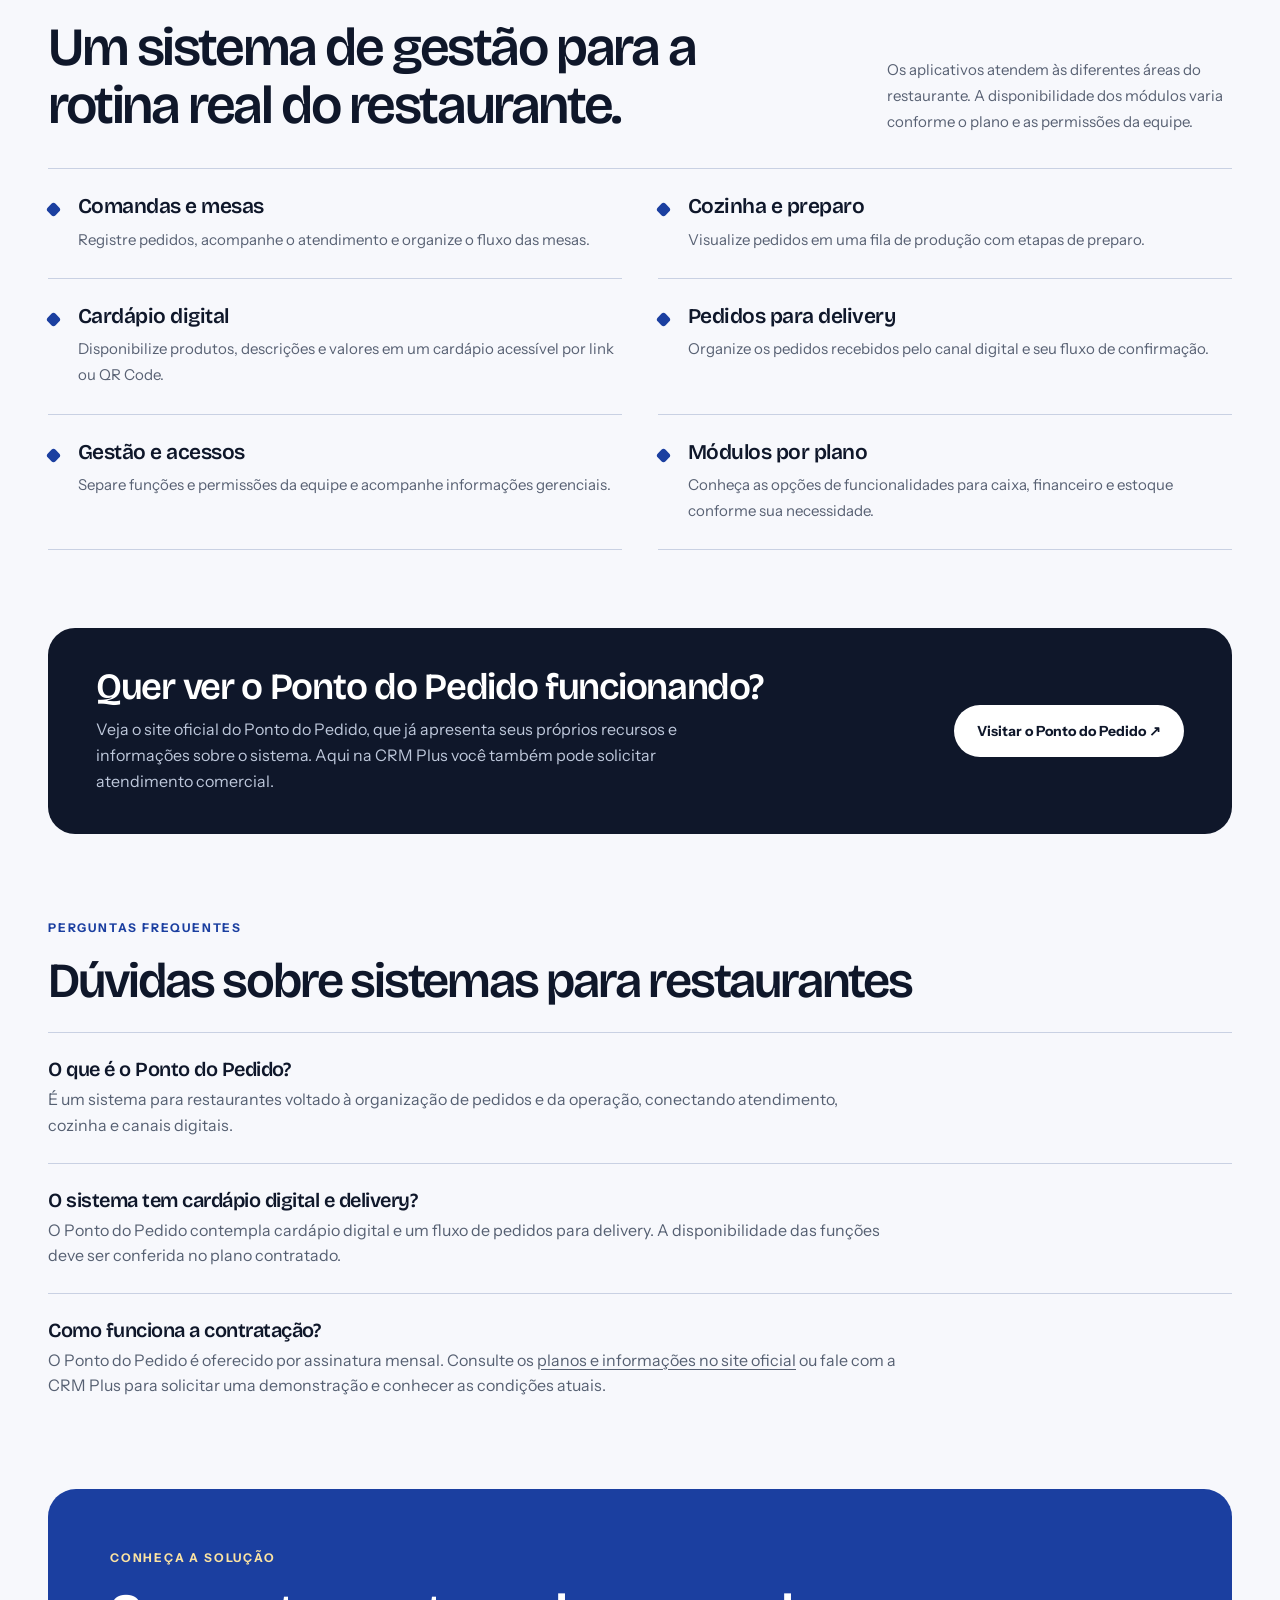
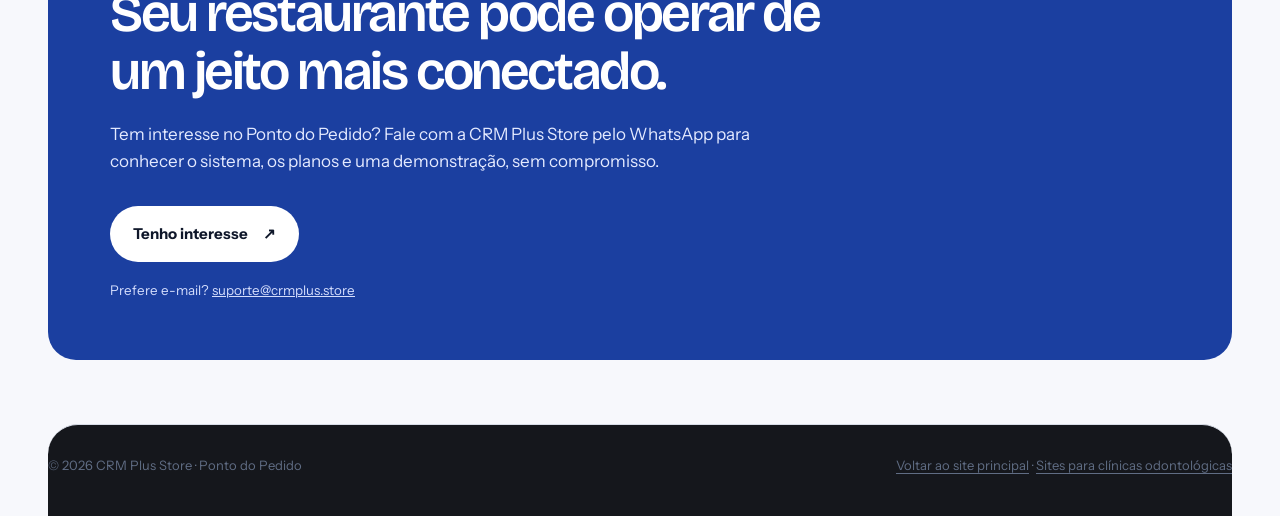
==== commit 6d670df0: "Refina SEO da rota de restaurantes na CRM Plus sem alterar produto" ====
--- a/sistema-para-restaurantes.html
+++ b/sistema-para-restaurantes.html
@@ -3,16 +3,16 @@
 <head>
 <meta charset="utf-8">
 <meta name="viewport" content="width=device-width,initial-scale=1">
-<title>Sistema para Restaurantes | Ponto do Pedido – CRM Plus Store</title>
-<meta name="description" content="Procurando um sistema para restaurantes? Conheça o Ponto do Pedido: pedidos, atendimento, cozinha, cardápio digital, delivery e gestão em uma solução por assinatura.">
+<title>Sistema para Restaurantes | Conheça o Ponto do Pedido na CRM Plus</title>
+<meta name="description" content="Conheça o Ponto do Pedido, sistema para restaurantes por assinatura com comandas, pedidos, cozinha, cardápio digital e delivery. Veja os recursos e peça uma demonstração.">
 <meta name="robots" content="index,follow,max-image-preview:large">
 <meta name="theme-color" content="#1B3FA0">
 <link rel="canonical" href="https://crmplus.store/sistema-para-restaurantes">
 <meta property="og:type" content="website">
 <meta property="og:locale" content="pt_BR">
 <meta property="og:site_name" content="CRM Plus Store">
-<meta property="og:title" content="Sistema para Restaurantes | Ponto do Pedido">
-<meta property="og:description" content="Atendimento, pedidos, cozinha, cardápio digital e delivery em uma operação conectada. Conheça o Ponto do Pedido.">
+<meta property="og:title" content="Sistema para Restaurantes | Ponto do Pedido na CRM Plus">
+<meta property="og:description" content="Conheça o Ponto do Pedido na CRM Plus Store: comandas, atendimento, cozinha, cardápio digital e delivery. Veja como funciona e solicite informações.">
 <meta property="og:url" content="https://crmplus.store/sistema-para-restaurantes">
 <meta property="og:image" content="https://crmplus.store/assets/ponto-do-pedido.png">
 <meta name="twitter:card" content="summary_large_image">
@@ -87,7 +87,7 @@
 @media(max-width:650px){.pd-page .wrap{width:min(100% - 34px,1240px)}.pd-page .header{min-height:75px}.pd-page .brand{font-size:21px}.pd-page .pd-nav a:not(.button){display:none}.pd-page .pd-nav .button{padding:10px 15px;font-size:12px}.pd-breadcrumb{padding:5px 0 13px}.pd-hero{border-radius:23px}.pd-hero-inner{padding:40px 23px 36px;gap:22px}.pd-hero h1{font-size:clamp(37px,10vw,54px)}.pd-hero p{font-size:16px;margin-top:18px}.pd-actions{margin-top:24px}.pd-actions .pd-cta{width:100%}.pd-visual{min-height:248px}.pd-logo-frame{width:220px;padding:18px;border-radius:22px}.pd-stamp{font-size:10px;padding:9px 13px;left:4px}.pd-tile{width:64px;height:64px;border-radius:14px}.pd-tile::before{width:33px;height:33px}.pd-intro{padding:52px 0 24px}.pd-steps{grid-template-columns:1fr;gap:28px;margin-top:34px}.pd-features{padding:45px 0}.pd-feature-list{grid-template-columns:1fr}.pd-feature h3{font-size:20px}.pd-demo{padding:29px 23px;display:block}.pd-demo a{margin-top:20px;justify-content:center}.pd-faq{padding:58px 0 45px}.pd-end{padding:35px 24px 38px;margin-bottom:32px}.pd-footer{display:block;padding:24px 0 35px}.pd-footer p+p{margin-top:12px}}
 @media(prefers-reduced-motion:reduce){.pd-actions .pd-cta,.pd-end .pd-cta{transition:none}}
 </style>
-<script type="application/ld+json">{"@context":"https://schema.org","@graph":[{"@type":"Organization","@id":"https://crmplus.store/#organization","name":"CRM Plus Store","url":"https://crmplus.store/","email":"suporte@crmplus.store"},{"@type":"SoftwareApplication","@id":"https://crmplus.store/sistema-para-restaurantes#software","name":"Ponto do Pedido","applicationCategory":"BusinessApplication","operatingSystem":"Web","description":"Sistema para restaurantes com atendimento, pedidos, cozinha, cardápio digital, delivery e gestão, com recursos conforme o plano contratado.","url":"https://crmplus.store/sistema-para-restaurantes","image":"https://crmplus.store/assets/ponto-do-pedido.png","publisher":{"@id":"https://crmplus.store/#organization"}},{"@type":"WebPage","@id":"https://crmplus.store/sistema-para-restaurantes#webpage","url":"https://crmplus.store/sistema-para-restaurantes","name":"Sistema para Restaurantes | Ponto do Pedido","inLanguage":"pt-BR","description":"Conheça o Ponto do Pedido, sistema para restaurantes por assinatura com pedidos, cozinha, cardápio digital, delivery e gestão.","mainEntity":{"@id":"https://crmplus.store/sistema-para-restaurantes#software"}},{"@type":"BreadcrumbList","itemListElement":[{"@type":"ListItem","position":1,"name":"CRM Plus Store","item":"https://crmplus.store/"},{"@type":"ListItem","position":2,"name":"Sistema para restaurantes","item":"https://crmplus.store/sistema-para-restaurantes"}]}]}</script>
+<script type="application/ld+json">{"@context":"https://schema.org","@graph":[{"@type":"Organization","@id":"https://crmplus.store/#organization","name":"CRM Plus Store","url":"https://crmplus.store/","email":"suporte@crmplus.store"},{"@type":"SoftwareApplication","@id":"https://crmplus.store/sistema-para-restaurantes#software","name":"Ponto do Pedido","applicationCategory":"BusinessApplication","operatingSystem":"Web","description":"Ponto do Pedido: plataforma de gestão para restaurantes com aplicativos independentes e integrados de atendimento, cozinha, caixa, cardápio digital, delivery e módulos adicionais conforme o plano.","url":"https://pontodopedido.vercel.app/","image":"https://crmplus.store/assets/ponto-do-pedido.png","publisher":{"@id":"https://crmplus.store/#organization"},"featureList":["Comandas e mesas","Pedidos e atendimento","Cozinha","Cardápio digital","Delivery","Módulos de gestão conforme o plano"]},{"@type":"WebPage","@id":"https://crmplus.store/sistema-para-restaurantes#webpage","url":"https://crmplus.store/sistema-para-restaurantes","name":"Sistema para Restaurantes | Conheça o Ponto do Pedido na CRM Plus","inLanguage":"pt-BR","description":"Página comercial da CRM Plus Store sobre o Ponto do Pedido, sistema para restaurantes por assinatura.","mainEntity":{"@id":"https://crmplus.store/sistema-para-restaurantes#software"}},{"@type":"BreadcrumbList","itemListElement":[{"@type":"ListItem","position":1,"name":"CRM Plus Store","item":"https://crmplus.store/"},{"@type":"ListItem","position":2,"name":"Sistema para restaurantes","item":"https://crmplus.store/sistema-para-restaurantes"}]}]}</script>
 <script>window.va=window.va||function(){(window.vaq=window.vaq||[]).push(arguments)};</script>
 <script defer src="/_vercel/insights/script.js"></script>
 </head>
@@ -102,7 +102,7 @@
 <div class="pd-hero-inner">
 <div><span class="pd-eyebrow">Tecnologia para restaurantes</span>
 <h1 id="pd-title">Sistema para restaurantes. <em>Seu pedido no fluxo certo.</em></h1>
-<p>O Ponto do Pedido conecta atendimento, cozinha, cardápio digital e delivery em uma operação organizada. Menos desencontro de informações, mais clareza no dia a dia do seu restaurante.</p>
+<p>O Ponto do Pedido é um sistema para restaurantes por assinatura, com aplicativos independentes e integrados para atendimento, cozinha, cardápio digital e delivery. Conheça a solução e solicite informações para o seu restaurante.</p>
 <div class="pd-actions"><a class="pd-cta" href="https://wa.me/5591920084384?text=Ol%C3%A1!%20Tenho%20interesse%20no%20sistema%20Ponto%20do%20Pedido%20para%20meu%20restaurante.%20Gostaria%20de%20conhecer%20os%20planos." target="_blank" rel="noopener noreferrer">Tenho interesse <span aria-hidden="true">↗</span></a><a class="pd-link" href="https://pontodopedido.vercel.app/" target="_blank" rel="noopener noreferrer">Conhecer o aplicativo ↗</a></div>
 </div>
 <div class="pd-visual" aria-label="Identidade visual do Ponto do Pedido"><span class="pd-tile a" aria-hidden="true"></span><span class="pd-tile b" aria-hidden="true"></span><span class="pd-tile c" aria-hidden="true"></span><div class="pd-logo-frame"><img src="/assets/ponto-do-pedido.png" width="1280" height="1280" alt="Marca do aplicativo Ponto do Pedido"></div><span class="pd-stamp">ATENDIMENTO · COZINHA · DELIVERY</span></div>
@@ -116,7 +116,7 @@
 <article><strong>03 / ACOMPANHAR</strong><h3>Operação e gestão</h3><p>Tenha uma visão mais organizada da rotina, com funcionalidades de gestão conforme o plano escolhido.</p></article>
 </div></section>
 <section class="wrap pd-features" id="funcionalidades" aria-labelledby="pd-features-title">
-<div class="pd-features-head"><div><div class="pd-kicker">Funcionalidades</div><h2 id="pd-features-title">Um sistema de gestão para a rotina real do restaurante.</h2></div><p>Os recursos disponíveis variam conforme o plano contratado e as permissões configuradas para a equipe.</p></div>
+<div class="pd-features-head"><div><div class="pd-kicker">Funcionalidades</div><h2 id="pd-features-title">Um sistema de gestão para a rotina real do restaurante.</h2></div><p>Os aplicativos atendem às diferentes áreas do restaurante. A disponibilidade dos módulos varia conforme o plano e as permissões da equipe.</p></div>
 <div class="pd-feature-list">
 <article class="pd-feature"><span class="pd-dot" aria-hidden="true"></span><div><h3>Comandas e mesas</h3><p>Registre pedidos, acompanhe o atendimento e organize o fluxo das mesas.</p></div></article>
 <article class="pd-feature"><span class="pd-dot" aria-hidden="true"></span><div><h3>Cozinha e preparo</h3><p>Visualize pedidos em uma fila de produção com etapas de preparo.</p></div></article>
@@ -127,13 +127,13 @@
 </div>
 </section>
 <section class="wrap" aria-labelledby="pd-demo-title">
-<div class="pd-demo"><div><h2 id="pd-demo-title">Quer ver o Ponto do Pedido funcionando?</h2><p>Conheça a apresentação do aplicativo e converse com nossa equipe para encontrar a configuração adequada ao seu restaurante.</p></div><a href="https://pontodopedido.vercel.app/" target="_blank" rel="noopener noreferrer">Visitar o Ponto do Pedido ↗</a></div>
+<div class="pd-demo"><div><h2 id="pd-demo-title">Quer ver o Ponto do Pedido funcionando?</h2><p>Veja o site oficial do Ponto do Pedido, que já apresenta seus próprios recursos e informações sobre o sistema. Aqui na CRM Plus você também pode solicitar atendimento comercial.</p></div><a href="https://pontodopedido.vercel.app/" target="_blank" rel="noopener noreferrer">Visitar o Ponto do Pedido ↗</a></div>
 </section>
 <section class="wrap pd-faq" aria-labelledby="pd-faq-title">
 <div class="pd-kicker">Perguntas frequentes</div><h2 id="pd-faq-title">Dúvidas sobre sistemas para restaurantes</h2>
 <div class="pd-qa"><h3>O que é o Ponto do Pedido?</h3><p>É um sistema para restaurantes voltado à organização de pedidos e da operação, conectando atendimento, cozinha e canais digitais.</p></div>
 <div class="pd-qa"><h3>O sistema tem cardápio digital e delivery?</h3><p>O Ponto do Pedido contempla cardápio digital e um fluxo de pedidos para delivery. A disponibilidade das funções deve ser conferida no plano contratado.</p></div>
-<div class="pd-qa"><h3>Como funciona a contratação?</h3><p>O Ponto do Pedido é oferecido por assinatura mensal. Entre em contato para conhecer os planos, funcionalidades disponíveis e condições atuais.</p></div>
+<div class="pd-qa"><h3>Como funciona a contratação?</h3><p>O Ponto do Pedido é oferecido por assinatura mensal. Consulte os <a href="https://pontodopedido.vercel.app/" target="_blank" rel="noopener noreferrer" style="text-decoration:underline;text-underline-offset:3px">planos e informações no site oficial</a> ou fale com a CRM Plus para solicitar uma demonstração e conhecer as condições atuais.</p></div>
 </section>
 <section class="wrap pd-end" id="contato" aria-labelledby="pd-contact-title">
 <div class="pd-kicker" style="color:#fbe3a2">Conheça a solução</div>
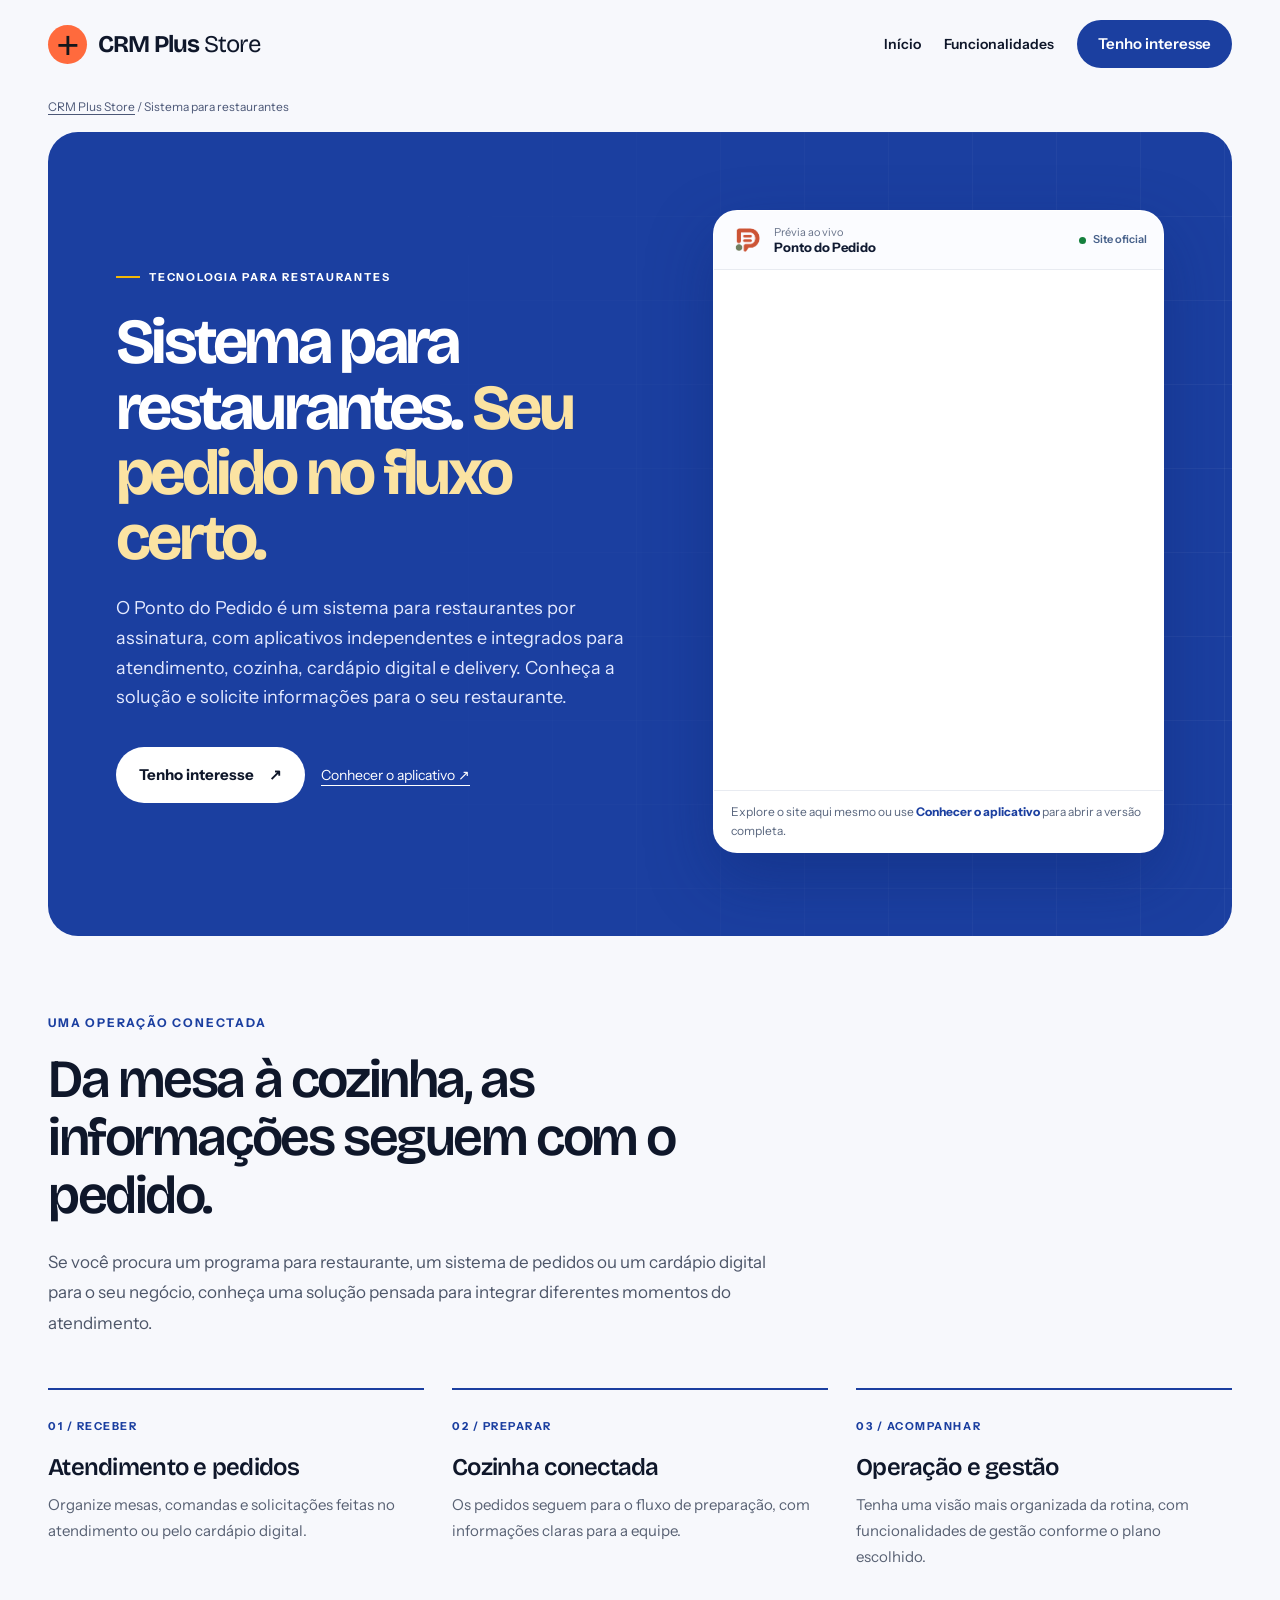
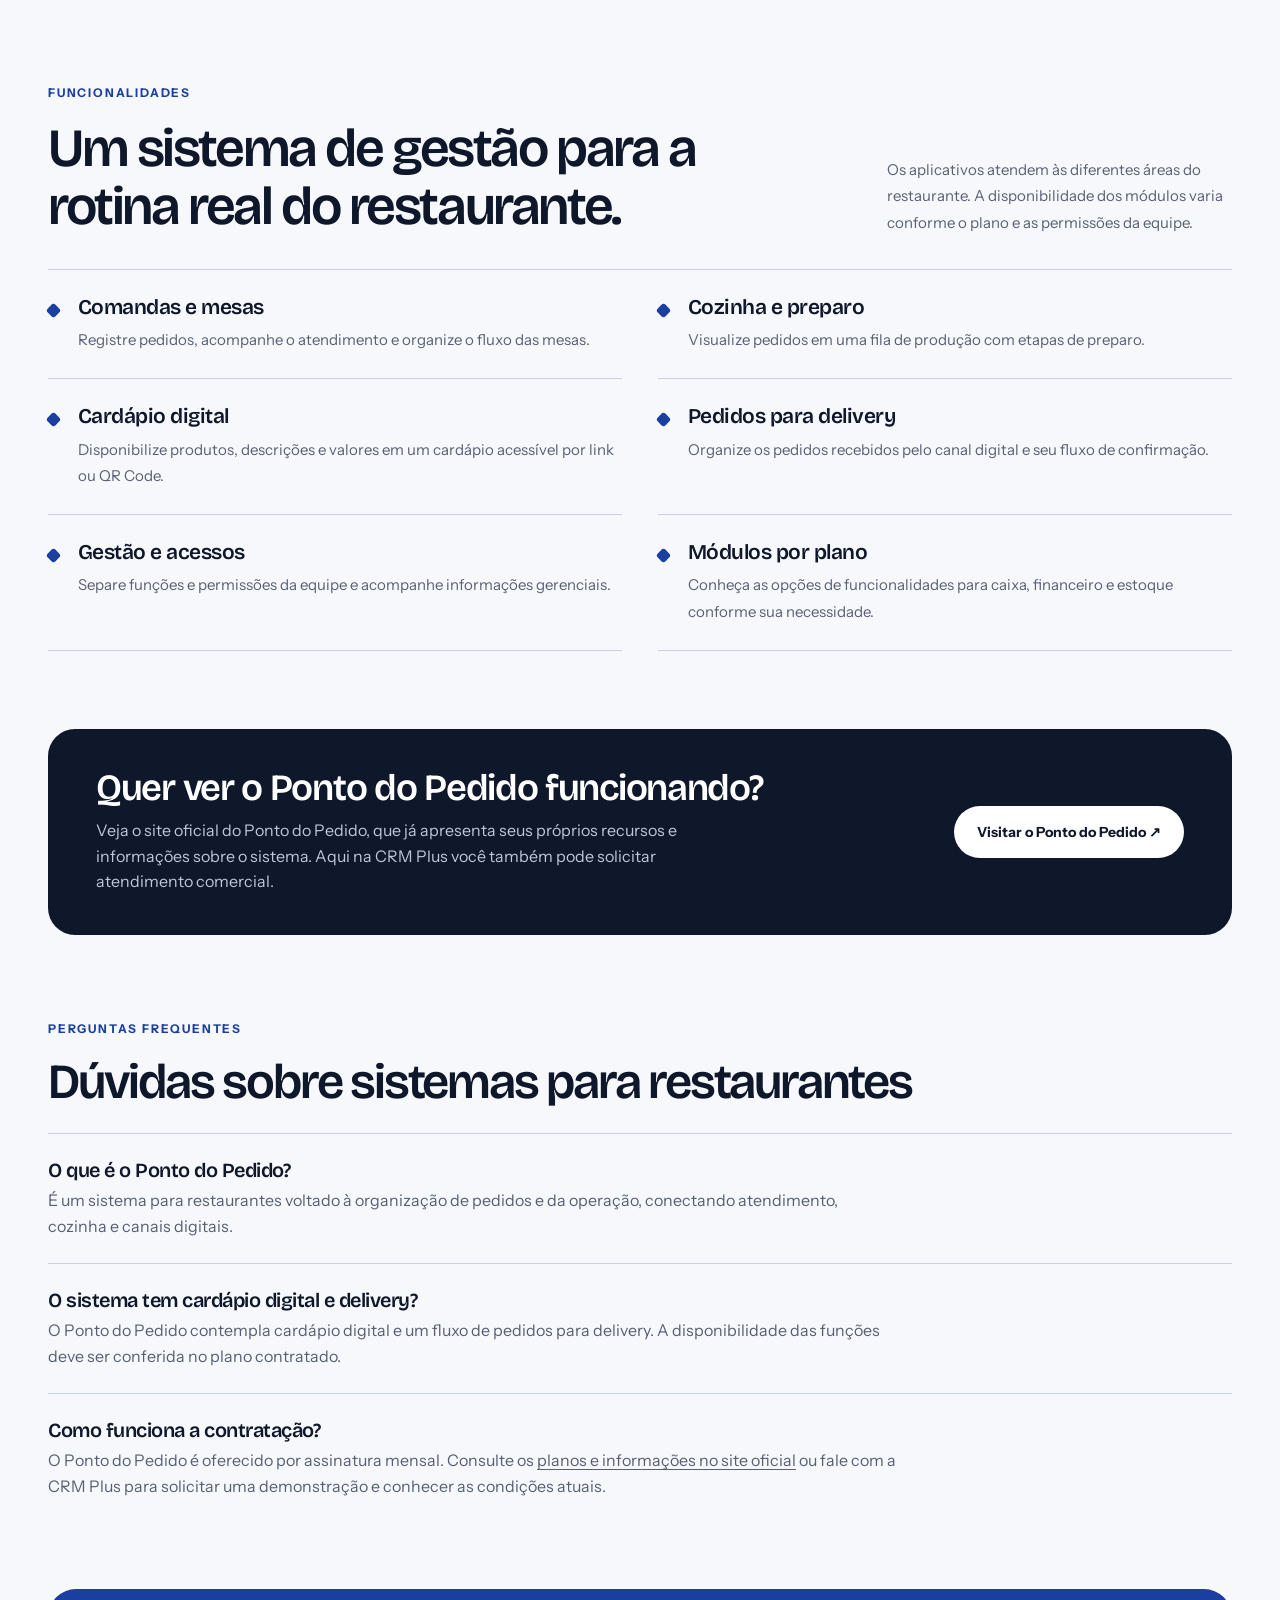
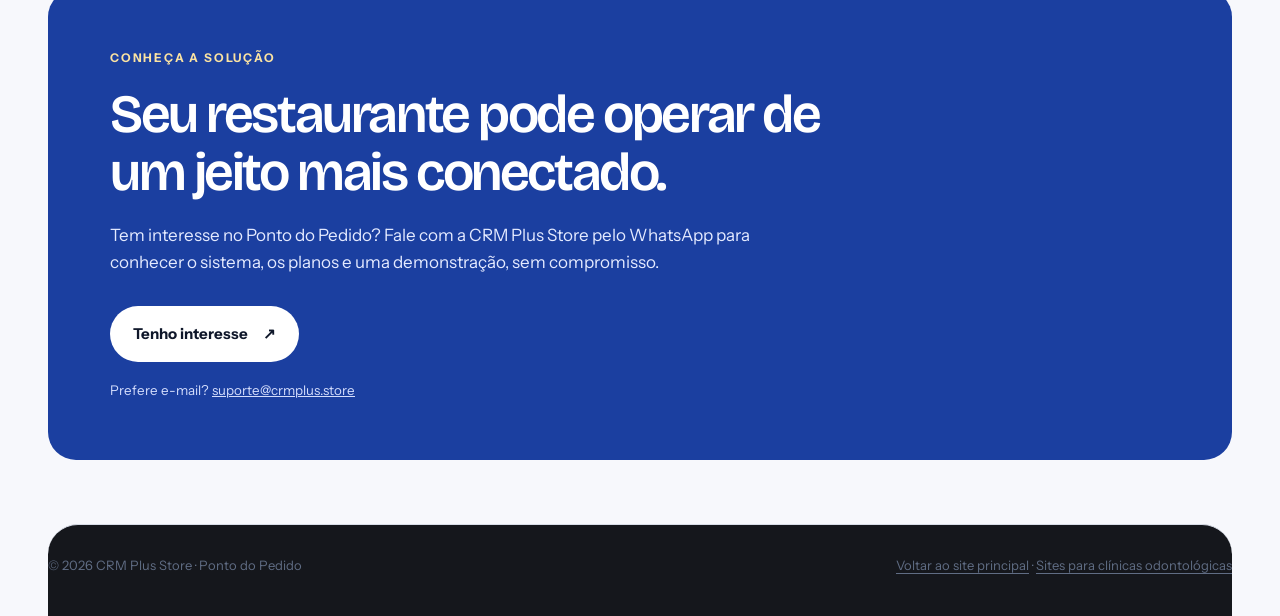
==== commit 7a20ecc2: "Adiciona prévia ao vivo do Ponto do Pedido à página comercial" ====
--- a/sistema-para-restaurantes.html
+++ b/sistema-para-restaurantes.html
@@ -40,17 +40,6 @@
 .pd-actions .pd-cta,.pd-end .pd-cta{display:inline-flex;align-items:center;justify-content:center;gap:15px;padding:16px 23px;border-radius:50px;font-weight:700;font-size:15px;background:#fff;color:var(--pd-night);transition:transform .2s}
 .pd-actions .pd-cta:hover,.pd-end .pd-cta:hover{transform:translateY(-3px)}
 .pd-actions .pd-link{padding:13px 4px;font-size:14px;color:#fff;text-decoration:underline;text-underline-offset:5px}
-.pd-visual{position:relative;min-height:405px;display:grid;place-items:center}
-.pd-logo-frame{position:relative;z-index:1;width:min(100%,380px);aspect-ratio:1;border:1px solid #ffffff66;border-radius:34px;padding:24px;background:#ffffff0b;box-shadow:0 35px 75px #0c216c66;transform:rotate(3deg)}
-.pd-logo-frame::before,.pd-logo-frame::after{content:"";position:absolute;inset:13px;border:1px solid #ffffff38;border-radius:25px;pointer-events:none}
-.pd-logo-frame::after{inset:27px;border-style:dashed;border-color:#ffffff20}
-.pd-logo-frame img{width:100%;height:100%;object-fit:contain;display:block;border-radius:18px}
-.pd-stamp{position:absolute;z-index:2;bottom:8px;left:-8px;background:var(--pd-gold);color:var(--pd-night);border-radius:100px;font-size:12px;font-weight:800;letter-spacing:.04em;padding:13px 19px;transform:rotate(-6deg);box-shadow:0 9px 20px #10287244}
-.pd-tile{width:90px;height:90px;position:absolute;border-radius:22px;border:2px solid #ffffff88;display:grid;place-items:center;opacity:.84}
-.pd-tile::before{content:"";height:48px;width:48px;border:2px solid white;border-radius:50%}
-.pd-tile.a{right:-4px;top:3px;transform:rotate(13deg)}
-.pd-tile.b{left:7px;top:9px;transform:rotate(-14deg)}
-.pd-tile.c{right:1px;bottom:1px;transform:rotate(-12deg)}
 .pd-intro{padding:77px 0 34px}
 .pd-kicker{text-transform:uppercase;letter-spacing:.15em;font-size:12px;font-weight:700;color:var(--pd-blue);margin-bottom:18px}
 .pd-intro h2,.pd-features h2,.pd-end h2{font-size:clamp(34px,4.2vw,58px);line-height:1.08;letter-spacing:-.045em;max-width:760px}
@@ -83,9 +72,23 @@
 .pd-end small{display:block;margin-top:18px;color:#d4ddfc}
 .pd-footer{border-top:1px solid #d7dce6;padding:30px 0 40px;display:flex;justify-content:space-between;gap:22px;color:#606d84;font-size:13px}
 .pd-footer a{text-decoration:underline;text-underline-offset:3px}
-@media(max-width:900px){.pd-hero-inner{grid-template-columns:1fr;padding:54px 38px 60px;gap:28px}.pd-visual{min-height:310px}.pd-logo-frame{width:min(78%,280px)}.pd-features-head{display:block}.pd-features-head p{margin-top:18px;max-width:700px}}
-@media(max-width:650px){.pd-page .wrap{width:min(100% - 34px,1240px)}.pd-page .header{min-height:75px}.pd-page .brand{font-size:21px}.pd-page .pd-nav a:not(.button){display:none}.pd-page .pd-nav .button{padding:10px 15px;font-size:12px}.pd-breadcrumb{padding:5px 0 13px}.pd-hero{border-radius:23px}.pd-hero-inner{padding:40px 23px 36px;gap:22px}.pd-hero h1{font-size:clamp(37px,10vw,54px)}.pd-hero p{font-size:16px;margin-top:18px}.pd-actions{margin-top:24px}.pd-actions .pd-cta{width:100%}.pd-visual{min-height:248px}.pd-logo-frame{width:220px;padding:18px;border-radius:22px}.pd-stamp{font-size:10px;padding:9px 13px;left:4px}.pd-tile{width:64px;height:64px;border-radius:14px}.pd-tile::before{width:33px;height:33px}.pd-intro{padding:52px 0 24px}.pd-steps{grid-template-columns:1fr;gap:28px;margin-top:34px}.pd-features{padding:45px 0}.pd-feature-list{grid-template-columns:1fr}.pd-feature h3{font-size:20px}.pd-demo{padding:29px 23px;display:block}.pd-demo a{margin-top:20px;justify-content:center}.pd-faq{padding:58px 0 45px}.pd-end{padding:35px 24px 38px;margin-bottom:32px}.pd-footer{display:block;padding:24px 0 35px}.pd-footer p+p{margin-top:12px}}
+@media(max-width:900px){.pd-hero-inner{grid-template-columns:1fr;padding:54px 38px 60px;gap:28px}.pd-features-head{display:block}.pd-features-head p{margin-top:18px;max-width:700px}}
+@media(max-width:650px){.pd-page .wrap{width:min(100% - 34px,1240px)}.pd-page .header{min-height:75px}.pd-page .brand{font-size:21px}.pd-page .pd-nav a:not(.button){display:none}.pd-page .pd-nav .button{padding:10px 15px;font-size:12px}.pd-breadcrumb{padding:5px 0 13px}.pd-hero{border-radius:23px}.pd-hero-inner{padding:40px 23px 36px;gap:22px}.pd-hero h1{font-size:clamp(37px,10vw,54px)}.pd-hero p{font-size:16px;margin-top:18px}.pd-actions{margin-top:24px}.pd-actions .pd-cta{width:100%}.pd-intro{padding:52px 0 24px}.pd-steps{grid-template-columns:1fr;gap:28px;margin-top:34px}.pd-features{padding:45px 0}.pd-feature-list{grid-template-columns:1fr}.pd-feature h3{font-size:20px}.pd-demo{padding:29px 23px;display:block}.pd-demo a{margin-top:20px;justify-content:center}.pd-faq{padding:58px 0 45px}.pd-end{padding:35px 24px 38px;margin-bottom:32px}.pd-footer{display:block;padding:24px 0 35px}.pd-footer p+p{margin-top:12px}}
 @media(prefers-reduced-motion:reduce){.pd-actions .pd-cta,.pd-end .pd-cta{transition:none}}
+
+/* Prévia real do site do produto, com experiência equivalente à página odontológica. */
+.pd-live-preview{min-width:0;overflow:hidden;border:1px solid #ffffff50;border-radius:24px;background:#fff;color:var(--pd-night);box-shadow:0 26px 65px #0b256d5c}
+.pd-preview-bar{display:flex;align-items:center;justify-content:space-between;gap:12px;padding:12px 16px;border-bottom:1px solid #e8ebf1;background:#fbfcff;font-size:11px}
+.pd-preview-id{display:inline-flex;align-items:center;gap:10px;min-width:0}
+.pd-preview-id img{display:block;width:34px;height:34px;object-fit:contain;border-radius:7px}
+.pd-preview-id span{display:flex;flex-direction:column;line-height:1.3;color:#68738a}
+.pd-preview-id strong{font-size:13px;color:#111b32}
+.pd-preview-live{display:inline-flex;align-items:center;gap:7px;white-space:nowrap;color:#47618a;font-weight:600}
+.pd-preview-live i{display:block;width:7px;height:7px;border-radius:50%;background:#15803d}
+.pd-live-preview iframe{display:block;width:100%;height:520px;border:0;background:#fff}
+.pd-preview-foot{border-top:1px solid #e8ebf1;padding:12px 17px;color:#59667e;font-size:12px;line-height:1.55}
+.pd-preview-foot strong{color:#1B3FA0}
+@media(max-width:650px){.pd-live-preview{border-radius:18px}.pd-live-preview iframe{height:450px}.pd-preview-bar{padding:10px 13px}.pd-preview-foot{padding:11px 13px}}
 </style>
 <script type="application/ld+json">{"@context":"https://schema.org","@graph":[{"@type":"Organization","@id":"https://crmplus.store/#organization","name":"CRM Plus Store","url":"https://crmplus.store/","email":"suporte@crmplus.store"},{"@type":"SoftwareApplication","@id":"https://crmplus.store/sistema-para-restaurantes#software","name":"Ponto do Pedido","applicationCategory":"BusinessApplication","operatingSystem":"Web","description":"Ponto do Pedido: plataforma de gestão para restaurantes com aplicativos independentes e integrados de atendimento, cozinha, caixa, cardápio digital, delivery e módulos adicionais conforme o plano.","url":"https://pontodopedido.vercel.app/","image":"https://crmplus.store/assets/ponto-do-pedido.png","publisher":{"@id":"https://crmplus.store/#organization"},"featureList":["Comandas e mesas","Pedidos e atendimento","Cozinha","Cardápio digital","Delivery","Módulos de gestão conforme o plano"]},{"@type":"WebPage","@id":"https://crmplus.store/sistema-para-restaurantes#webpage","url":"https://crmplus.store/sistema-para-restaurantes","name":"Sistema para Restaurantes | Conheça o Ponto do Pedido na CRM Plus","inLanguage":"pt-BR","description":"Página comercial da CRM Plus Store sobre o Ponto do Pedido, sistema para restaurantes por assinatura.","mainEntity":{"@id":"https://crmplus.store/sistema-para-restaurantes#software"}},{"@type":"BreadcrumbList","itemListElement":[{"@type":"ListItem","position":1,"name":"CRM Plus Store","item":"https://crmplus.store/"},{"@type":"ListItem","position":2,"name":"Sistema para restaurantes","item":"https://crmplus.store/sistema-para-restaurantes"}]}]}</script>
 <script>window.va=window.va||function(){(window.vaq=window.vaq||[]).push(arguments)};</script>
@@ -105,7 +108,11 @@
 <p>O Ponto do Pedido é um sistema para restaurantes por assinatura, com aplicativos independentes e integrados para atendimento, cozinha, cardápio digital e delivery. Conheça a solução e solicite informações para o seu restaurante.</p>
 <div class="pd-actions"><a class="pd-cta" href="https://wa.me/5591920084384?text=Ol%C3%A1!%20Tenho%20interesse%20no%20sistema%20Ponto%20do%20Pedido%20para%20meu%20restaurante.%20Gostaria%20de%20conhecer%20os%20planos." target="_blank" rel="noopener noreferrer">Tenho interesse <span aria-hidden="true">↗</span></a><a class="pd-link" href="https://pontodopedido.vercel.app/" target="_blank" rel="noopener noreferrer">Conhecer o aplicativo ↗</a></div>
 </div>
-<div class="pd-visual" aria-label="Identidade visual do Ponto do Pedido"><span class="pd-tile a" aria-hidden="true"></span><span class="pd-tile b" aria-hidden="true"></span><span class="pd-tile c" aria-hidden="true"></span><div class="pd-logo-frame"><img src="/assets/ponto-do-pedido.png" width="1280" height="1280" alt="Marca do aplicativo Ponto do Pedido"></div><span class="pd-stamp">ATENDIMENTO · COZINHA · DELIVERY</span></div>
+<div class="pd-live-preview" aria-label="Prévia ao vivo do site Ponto do Pedido">
+<div class="pd-preview-bar"><span class="pd-preview-id"><img src="/assets/ponto-do-pedido.png" width="34" height="34" alt=""><span>Prévia ao vivo<strong>Ponto do Pedido</strong></span></span><span class="pd-preview-live"><i aria-hidden="true"></i>Site oficial</span></div>
+<iframe title="Prévia interativa do site oficial do Ponto do Pedido" src="https://pontodopedido.vercel.app/" loading="eager" referrerpolicy="strict-origin-when-cross-origin" sandbox="allow-scripts allow-same-origin allow-forms"></iframe>
+<div class="pd-preview-foot">Explore o site aqui mesmo ou use <strong>Conhecer o aplicativo</strong> para abrir a versão completa.</div>
+</div>
 </div></section>
 <section class="wrap pd-intro" aria-labelledby="pd-op-title">
 <div class="pd-kicker">Uma operação conectada</div><h2 id="pd-op-title">Da mesa à cozinha, as informações seguem com o pedido.</h2>
